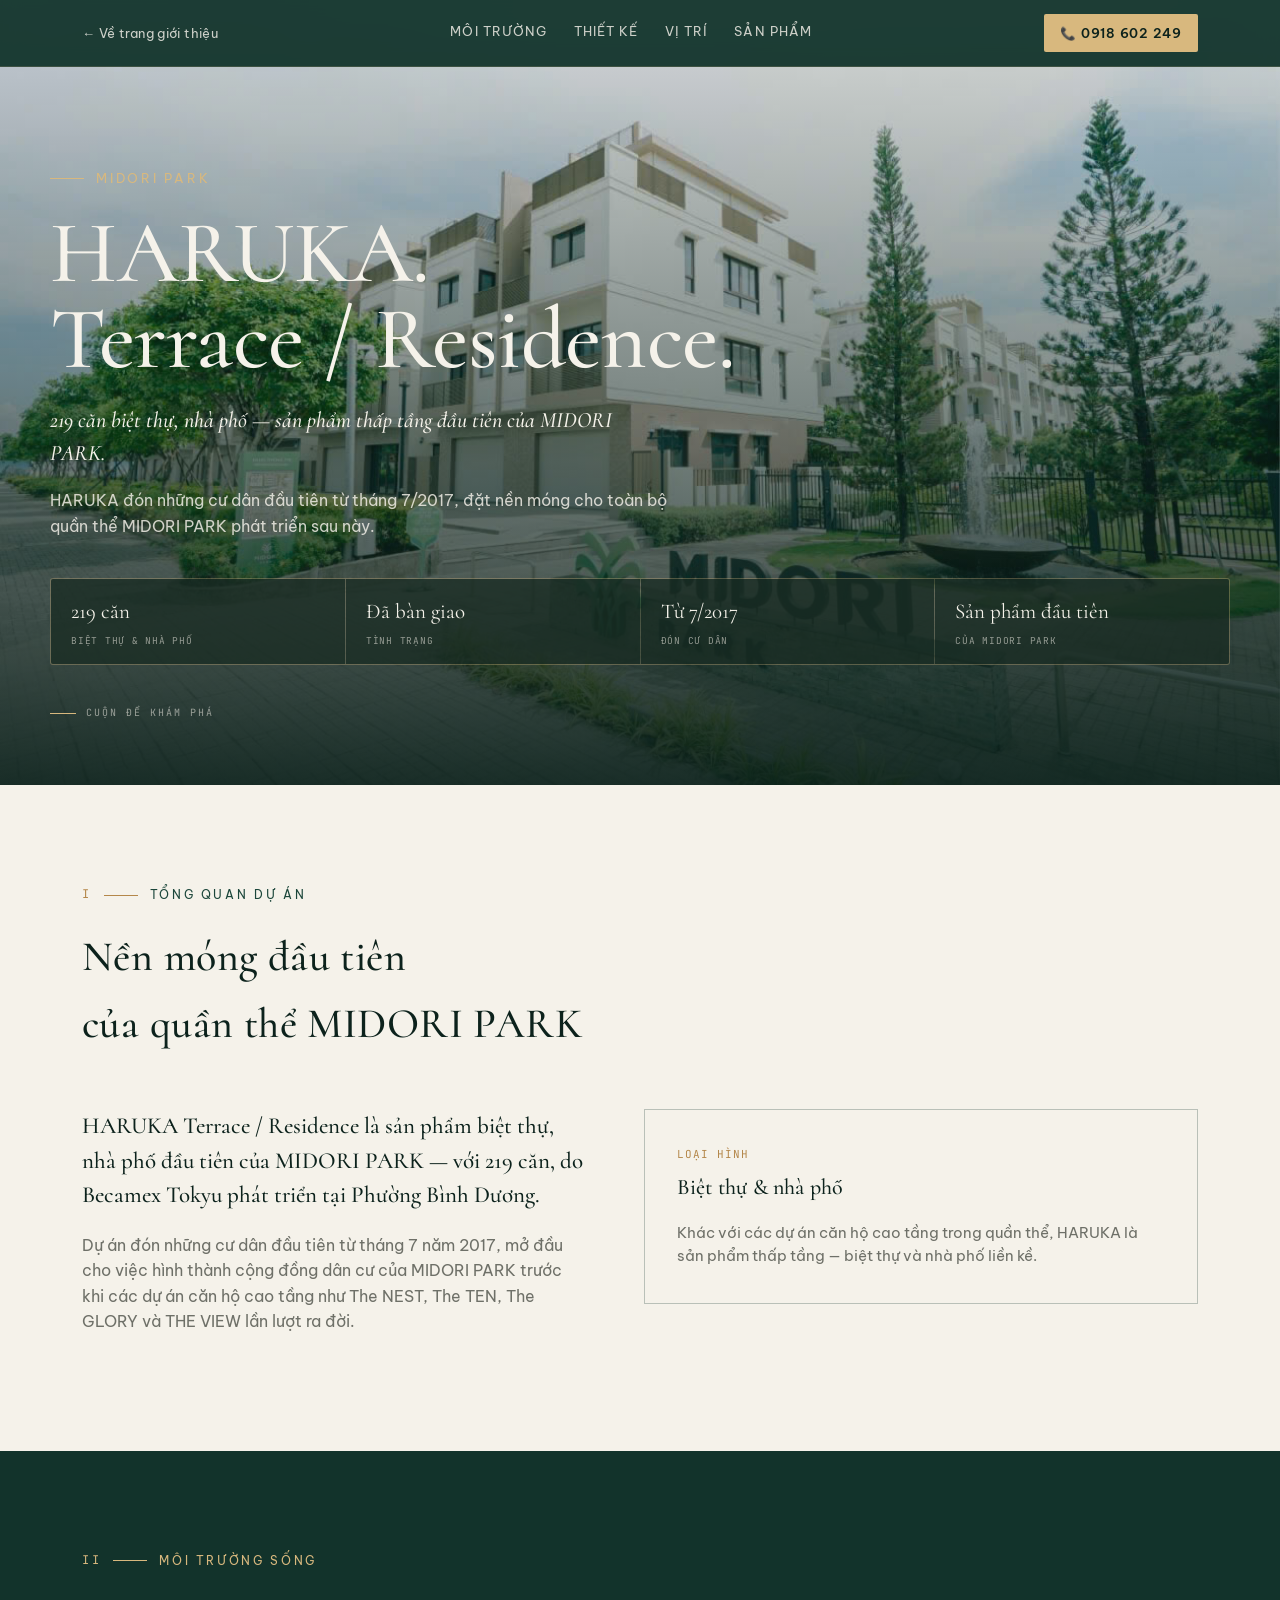
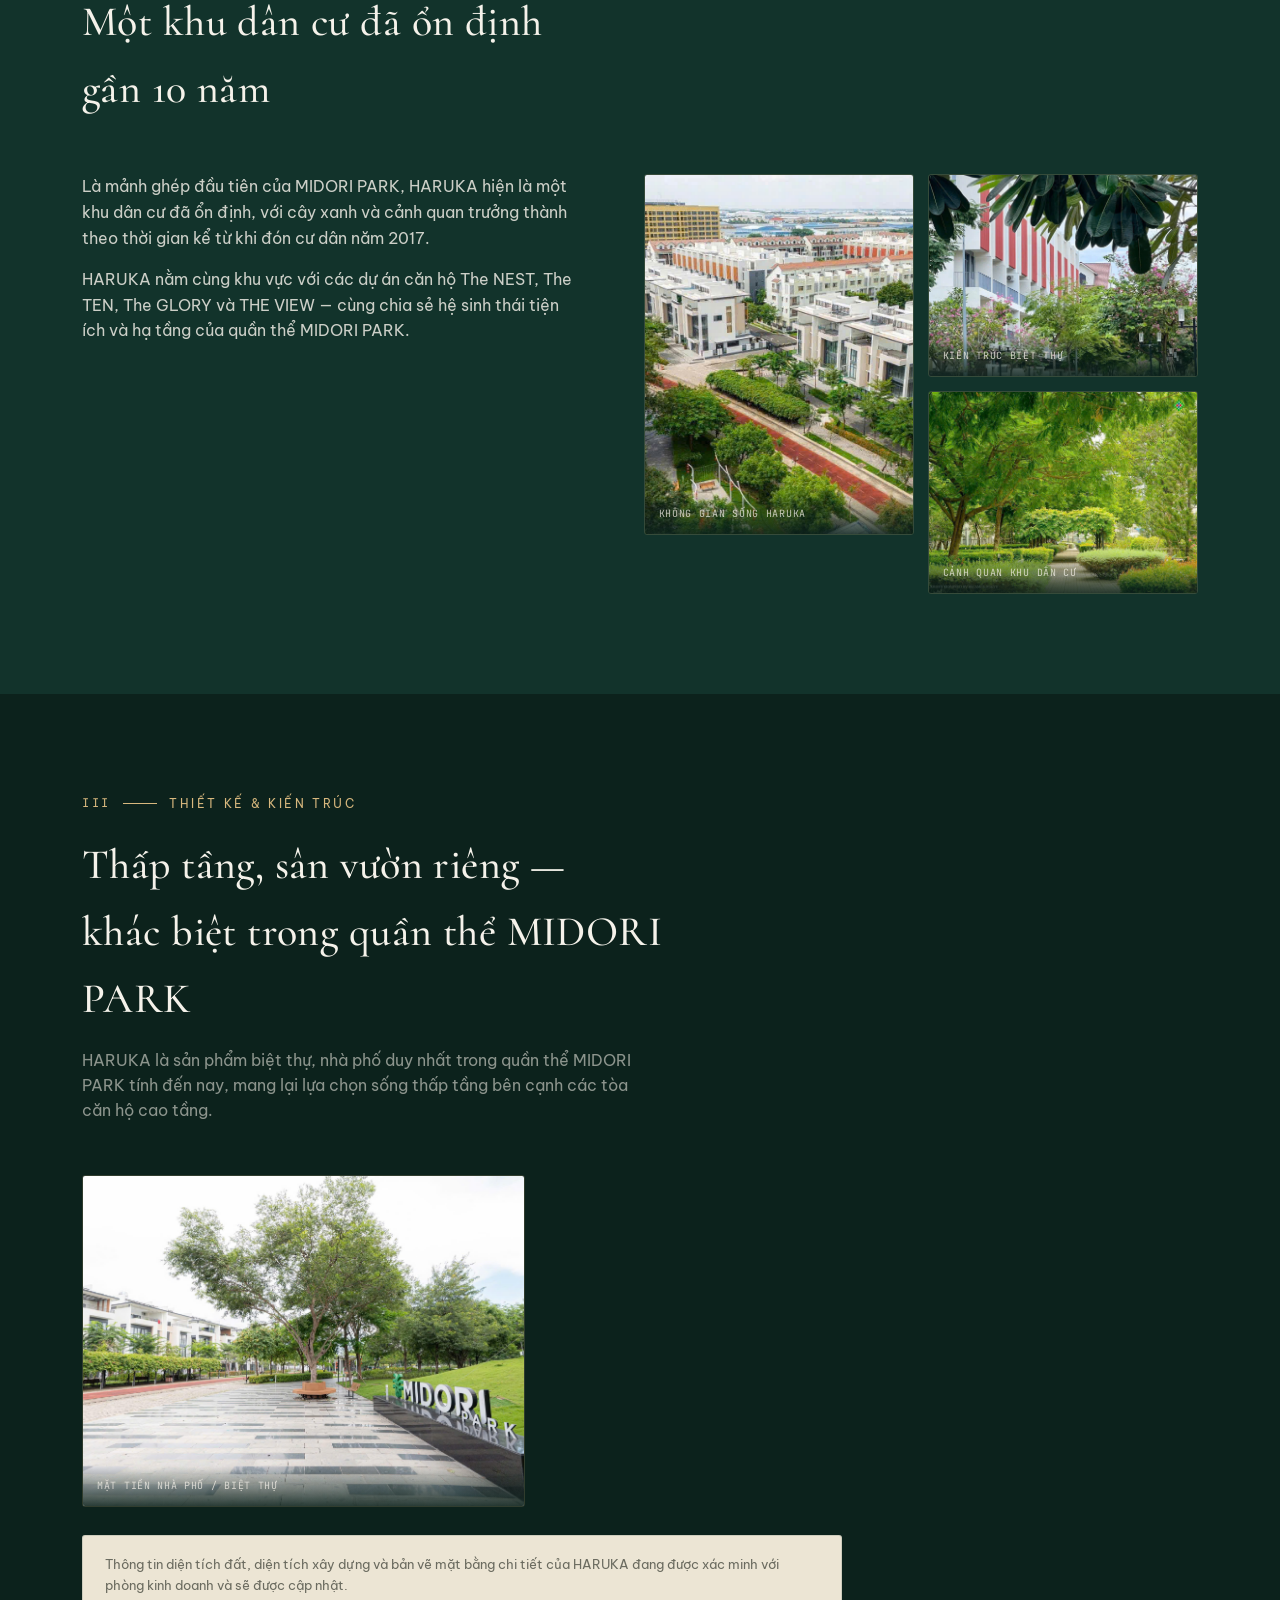
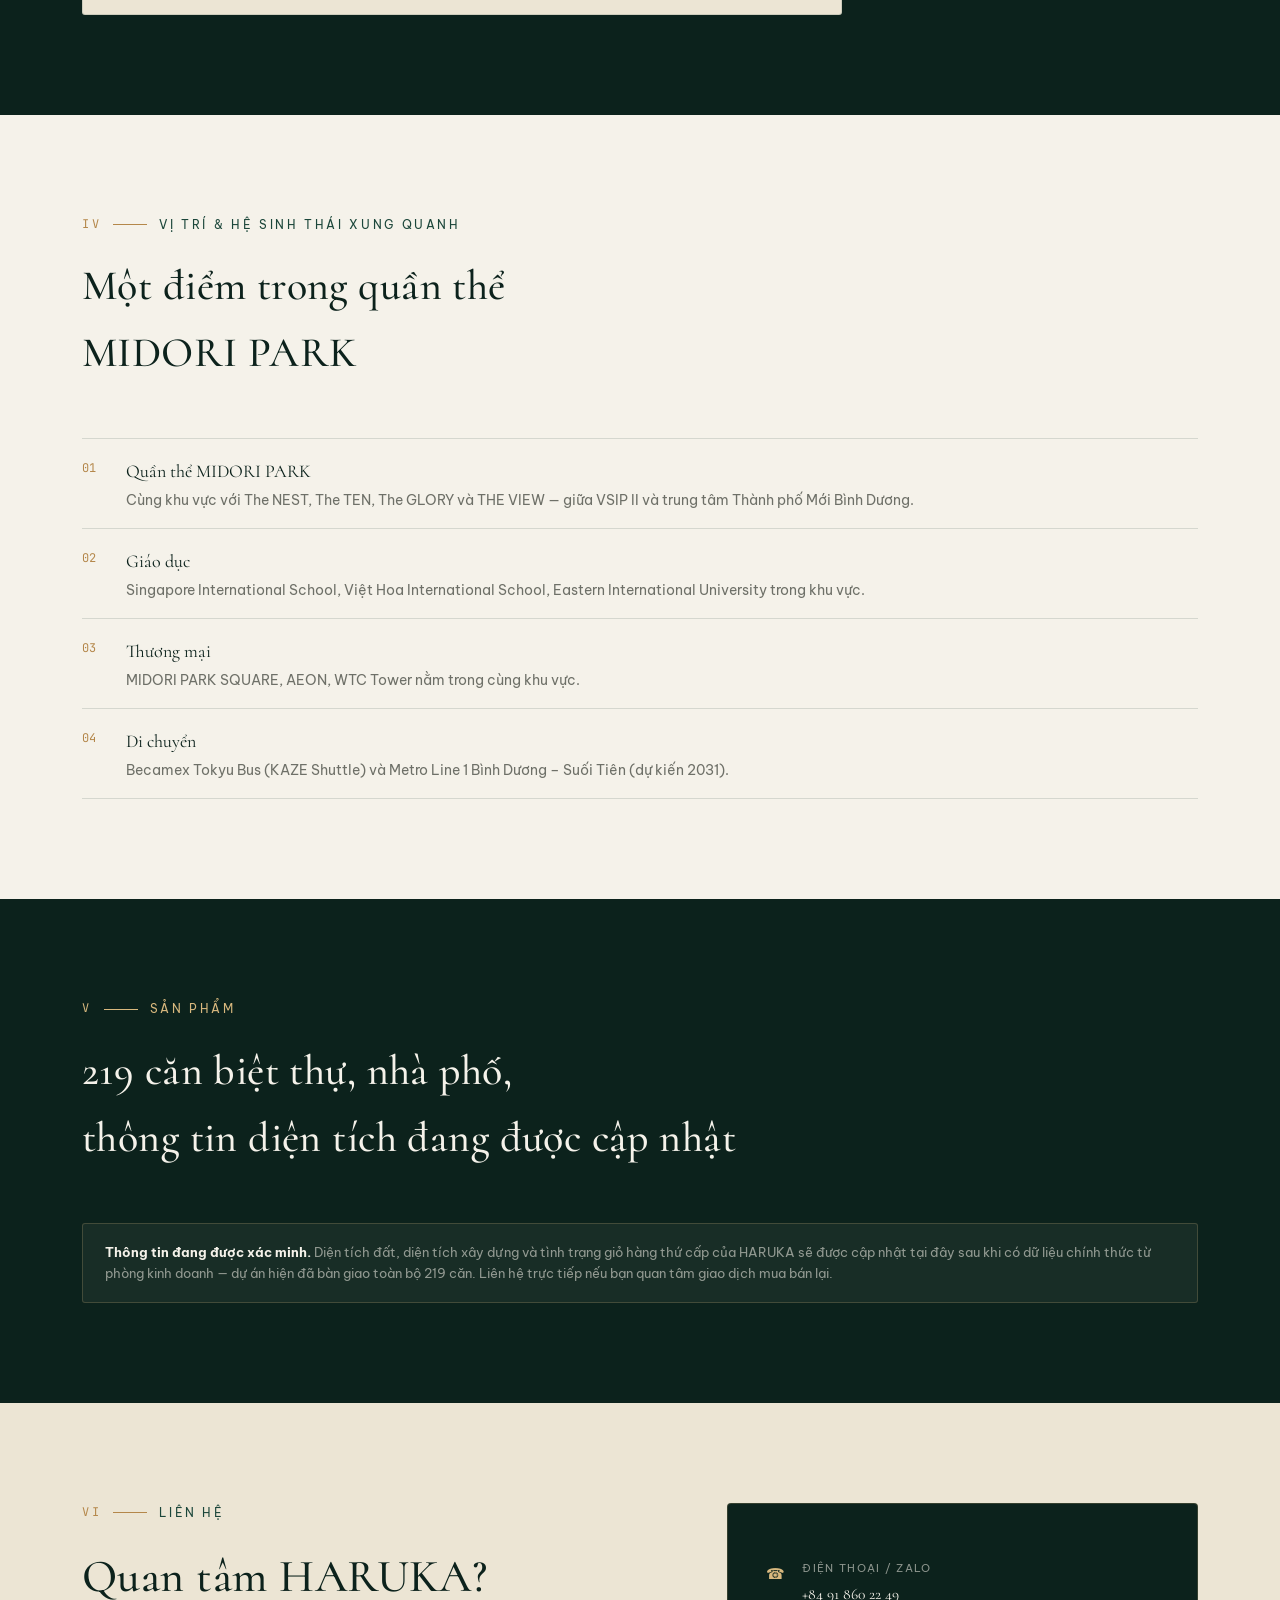
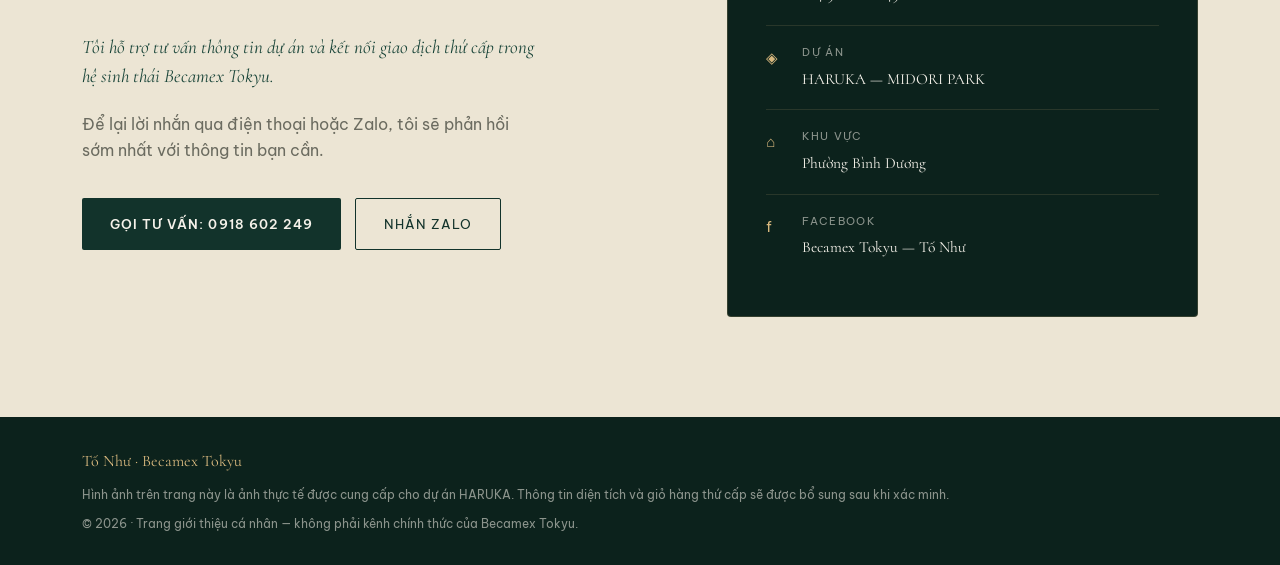
==== 05_Content/haruka.html @ e3a7bba9 "Boost hero cover photo vibrance" ====
<!DOCTYPE html>
<html lang="vi">
<head>
<meta charset="UTF-8">
<meta name="viewport" content="width=device-width, initial-scale=1.0">
<title>HARUKA Terrace / Residence | Tố Như — Becamex Tokyu</title>
<meta name="description" content="HARUKA Terrace / Residence — 219 căn biệt thự, nhà phố đầu tiên của MIDORI PARK, đón cư dân từ tháng 7/2017. Tư vấn trực tiếp cùng Tố Như.">
<link rel="preconnect" href="https://fonts.googleapis.com">
<link href="https://fonts.googleapis.com/css2?family=Cormorant:ital,wght@0,300;0,400;0,500;0,600;1,400;1,500&family=Be+Vietnam+Pro:wght@300;400;500;600;700&family=JetBrains+Mono:wght@400;500&display=swap" rel="stylesheet">
<style>
  :root{
    --paper:#F5F2EA; --paper-deep:#ECE5D4;
    --forest:#12332B; --forest-2:#1B463A; --forest-3:#0C221C;
    --bronze:#B4874A; --bronze-light:#D8B87E; --terracotta:#B0603F;
    --ink:#1C2119; --ink-soft:rgba(28,33,25,0.62); --ink-faint:rgba(28,33,25,0.38);
    --line:rgba(18,51,43,0.14);
    --on-forest:rgba(245,242,234,0.82); --on-forest-soft:rgba(245,242,234,0.55);
  }
  *{margin:0;padding:0;box-sizing:border-box;}
  html{scroll-behavior:smooth;}
  body{background:var(--paper);color:var(--ink);font-family:'Be Vietnam Pro',sans-serif;font-weight:400;line-height:1.6;-webkit-font-smoothing:antialiased;overflow-x:hidden;}
  h1,h2,h3,.serif{font-family:'Cormorant',serif;font-weight:500;letter-spacing:0.01em;}
  .mono{font-family:'JetBrains Mono',monospace;}
  a{color:inherit;text-decoration:none;}
  img{max-width:100%;display:block;}
  .wrap{max-width:1180px;margin:0 auto;padding:0 32px;}
  @media(max-width:640px){.wrap{padding:0 20px;}}
  a:focus-visible, button:focus-visible{outline:2px solid var(--bronze);outline-offset:3px;}
  @media (prefers-reduced-motion: reduce){ *{animation-duration:0.001ms !important; transition-duration:0.001ms !important;} html{scroll-behavior:auto;} }

  header.nav{position:fixed;top:0;left:0;right:0;z-index:100;background:rgba(18,51,43,0.94);backdrop-filter:blur(10px);border-bottom:1px solid rgba(216,184,126,0.18);}
  .nav-inner{display:flex;align-items:center;justify-content:space-between;gap:20px;padding:14px 32px;max-width:1180px;margin:0 auto;}
  .back-link{display:flex;align-items:center;gap:8px;color:var(--on-forest);font-size:13px;letter-spacing:0.03em;flex:0 0 auto;}
  .back-link:hover{color:var(--bronze-light);}
  nav.links{display:flex;gap:26px;}
  nav.links a{color:var(--on-forest);font-size:12.5px;letter-spacing:0.09em;text-transform:uppercase;position:relative;padding-bottom:4px;white-space:nowrap;}
  nav.links a::after{content:"";position:absolute;left:0;bottom:0;width:0;height:1px;background:var(--bronze-light);transition:width .3s ease;}
  nav.links a:hover::after{width:100%;}
  .nav-cta{display:flex;align-items:center;gap:8px;background:var(--bronze-light);color:var(--forest-3);padding:9px 16px;font-size:12.5px;letter-spacing:0.06em;text-transform:uppercase;font-weight:600;border-radius:2px;white-space:nowrap;transition:background .3s ease;}
  .nav-cta:hover{background:#EAD09B;}
  .nav-toggle{display:none;background:none;border:none;color:var(--paper);font-size:22px;cursor:pointer;flex:0 0 auto;}
  @media(max-width:900px){
    nav.links{display:flex;flex-direction:column;gap:0;position:absolute;top:100%;left:0;right:0;background:var(--forest-3);border-bottom:1px solid rgba(216,184,126,0.18);max-height:0;overflow:hidden;transition:max-height .35s ease;}
    nav.links.is-open{max-height:400px;}
    nav.links a{padding:15px 32px;border-top:1px solid rgba(216,184,126,0.1);}
    .nav-toggle{display:block;}
    .nav-cta{display:none;}
  }

  .hero{position:relative;min-height:82vh;display:flex;align-items:flex-end;color:var(--on-forest);overflow:hidden;}
  .hero img.hero-bg{position:absolute;inset:0;width:100%;height:100%;object-fit:cover;}
  .hero::after{content:"";position:absolute;inset:0;background:linear-gradient(180deg, rgba(12,34,28,0.15) 0%, rgba(12,34,28,0.55) 55%, rgba(12,34,28,0.94) 100%);}
  .hero-inner{position:relative;z-index:2;padding:168px 0 64px;width:100%;}
  .eyebrow{display:flex;align-items:center;gap:12px;margin-bottom:22px;color:var(--bronze-light);font-size:12.5px;letter-spacing:0.22em;text-transform:uppercase;}
  .eyebrow .dash{width:34px;height:1px;background:var(--bronze-light);}
  .hero h1{font-size:clamp(48px,7.4vw,88px);color:var(--paper);line-height:0.98;letter-spacing:-0.005em;max-width:820px;}
  .hero-tagline{margin-top:22px;max-width:600px;font-family:'Cormorant',serif;font-style:italic;font-weight:500;font-size:22px;color:var(--paper);line-height:1.5;}
  .hero-sub{margin-top:18px;max-width:640px;font-size:16px;color:var(--on-forest);}
  .stat-chips{display:flex;flex-wrap:wrap;gap:1px;background:rgba(216,184,126,0.18);margin-top:38px;border:1px solid rgba(216,184,126,0.18);border-radius:3px;overflow:hidden;}
  .stat-chip{flex:1 1 150px;background:rgba(12,34,28,0.72);padding:16px 20px;}
  .stat-chip .fv{font-family:'Cormorant',serif;font-size:21px;color:var(--paper);white-space:nowrap;}
  .stat-chip .fl{font-family:'JetBrains Mono',monospace;font-size:9.5px;letter-spacing:0.08em;text-transform:uppercase;color:var(--on-forest-soft);margin-top:5px;}
  .hero-scroll{margin-top:40px;display:flex;align-items:center;gap:10px;color:var(--on-forest-soft);font-family:'JetBrains Mono',monospace;font-size:10px;letter-spacing:0.2em;text-transform:uppercase;}
  .hero-scroll .stem{width:26px;height:1px;background:var(--bronze-light);}

  .section{padding:100px 0;}
  .section.tight{padding:80px 0;}
  .head{max-width:660px;margin-bottom:52px;}
  .head .kicker{display:flex;align-items:center;flex-wrap:wrap;row-gap:6px;gap:12px;color:var(--forest-2);font-size:12px;letter-spacing:0.22em;text-transform:uppercase;margin-bottom:18px;}
  .head .kicker .dash{width:34px;height:1px;background:var(--bronze);flex:0 0 auto;}
  .head .kicker .chapter-num{font-family:'JetBrains Mono',monospace;color:var(--bronze);}
  .head h2{font-size:clamp(28px,3.8vw,42px);color:var(--forest-3);}
  .head p{margin-top:16px;color:var(--ink-soft);font-size:15.5px;max-width:560px;}
  .section.on-forest{background:var(--forest);color:var(--on-forest);}
  .section.on-forest .head .kicker,
  .section.on-forest .head .kicker .chapter-num{color:var(--bronze-light);}
  .section.on-forest .head .kicker .dash{background:var(--bronze-light);}
  .section.on-forest .head h2{color:var(--paper);}
  .section.on-forest .head p{color:var(--on-forest-soft);}
  .section.deep{background:var(--forest-3);color:var(--on-forest);}
  .section.deep .head .kicker,
  .section.deep .head .kicker .chapter-num{color:var(--bronze-light);}
  .section.deep .head .kicker .dash{background:var(--bronze-light);}
  .section.deep .head h2{color:var(--paper);}
  .section.deep .head p{color:var(--on-forest-soft);}

  .prose p{color:var(--ink-soft);font-size:16px;margin-bottom:16px;max-width:640px;}
  .prose.on-dark p{color:var(--on-forest);}
  .prose p.lead{font-family:'Cormorant',serif;font-size:23px;color:var(--forest-3);font-weight:500;line-height:1.5;margin-bottom:20px;}
  .prose.on-dark p.lead{color:var(--paper);}

  .two-col{display:grid;grid-template-columns:0.95fr 1.05fr;gap:60px;align-items:start;}
  @media(max-width:900px){.two-col{grid-template-columns:1fr;gap:40px;}}

  .photo-grid{display:grid;grid-template-columns:1fr 1fr;gap:14px;}
  .photo-grid .ph{position:relative;overflow:hidden;border-radius:3px;border:1px solid rgba(216,184,126,0.18);}
  .photo-grid .ph img{width:100%;height:100%;object-fit:cover;transition:transform .6s ease;}
  .photo-grid .ph:hover img{transform:scale(1.04);}
  .photo-grid .ph.tall{grid-row:span 2;aspect-ratio:3/4;}
  .photo-grid .ph.wide{aspect-ratio:4/3;}
  .photo-grid .ph .cap{position:absolute;left:0;right:0;bottom:0;padding:12px 14px;background:linear-gradient(0deg, rgba(12,34,28,0.86), transparent);font-family:'JetBrains Mono',monospace;font-size:10px;letter-spacing:0.07em;text-transform:uppercase;color:rgba(245,242,234,0.75);}

  .feature-cols{display:grid;grid-template-columns:1fr 1fr;gap:1px;background:var(--line);border:1px solid var(--line);}
  @media(max-width:760px){.feature-cols{grid-template-columns:1fr;}}
  .feature-col{background:var(--paper);padding:36px 32px;}
  .feature-col .ac-label{font-family:'JetBrains Mono',monospace;font-size:11px;letter-spacing:0.1em;text-transform:uppercase;color:var(--bronze);margin-bottom:6px;}
  .feature-col h3{font-size:22px;color:var(--forest-3);margin-bottom:16px;}
  .feature-col p{font-size:14.5px;color:var(--ink-soft);}

  .map-list{display:flex;flex-direction:column;border-top:1px solid var(--line);}
  .map-item{display:flex;gap:18px;padding:18px 0;border-bottom:1px solid var(--line);}
  .map-item .mk{font-family:'JetBrains Mono',monospace;font-size:12px;color:var(--bronze);flex:0 0 auto;padding-top:2px;min-width:26px;}
  .map-item .mt{font-family:'Cormorant',serif;font-size:18px;color:var(--forest-3);margin-bottom:4px;}
  .map-item p{font-size:13.5px;color:var(--ink-soft);line-height:1.5;}

  .note-box{margin-top:28px;padding:18px 22px;border:1px solid var(--line);border-radius:3px;background:var(--paper-deep);font-size:13px;color:var(--ink-soft);max-width:760px;}
  .note-box.on-dark{border-color:rgba(216,184,126,0.22);background:rgba(245,242,234,0.05);color:var(--on-forest-soft);}

  .contact{background:var(--paper-deep);}
  .contact-grid{display:grid;grid-template-columns:1.1fr 0.9fr;gap:70px;}
  @media(max-width:900px){.contact-grid{grid-template-columns:1fr;gap:44px;}}
  .contact-copy h2{font-size:clamp(30px,4.2vw,46px);color:var(--forest-3);margin-bottom:20px;}
  .contact-copy .refrain{font-family:'Cormorant',serif;font-style:italic;font-size:19px;color:var(--forest-2);max-width:460px;margin-bottom:22px;line-height:1.5;}
  .contact-copy p.desc{color:var(--ink-soft);font-size:16px;max-width:460px;margin-bottom:34px;}
  .contact-actions{display:flex;flex-wrap:wrap;gap:14px;}
  .btn-dark{background:var(--forest);color:var(--paper);padding:15px 28px;font-size:13px;letter-spacing:0.08em;text-transform:uppercase;font-weight:600;border-radius:2px;display:inline-flex;align-items:center;gap:10px;transition:background .3s ease;}
  .btn-dark:hover{background:var(--forest-3);}
  .btn-outline{border:1px solid var(--forest);color:var(--forest);padding:15px 28px;font-size:13px;letter-spacing:0.08em;text-transform:uppercase;border-radius:2px;transition:all .3s ease;}
  .btn-outline:hover{background:var(--forest);color:var(--paper);}
  .contact-card{background:var(--forest-3);border-radius:4px;padding:38px;color:var(--on-forest);border:1px solid rgba(216,184,126,0.2);}
  .contact-card .row{display:flex;gap:16px;padding:18px 0;border-bottom:1px solid rgba(216,184,126,0.14);}
  .contact-card .row:last-child{border-bottom:none;}
  .contact-card .row .ic{color:var(--bronze-light);font-size:15px;width:20px;padding-top:2px;}
  .contact-card .row .t{font-size:11px;letter-spacing:0.12em;text-transform:uppercase;color:var(--on-forest-soft);margin-bottom:5px;}
  .contact-card .row .v{font-size:15.5px;color:var(--paper);font-family:'Cormorant',serif;}

  footer{background:var(--forest-3);color:var(--on-forest-soft);padding:32px 0;}
  .footer-inner{display:flex;flex-direction:column;gap:10px;font-size:12px;}
  .footer-inner .fmark{color:var(--bronze-light);font-family:'Cormorant',serif;font-size:16px;}
  .footer-inner p{max-width:900px;color:var(--on-forest-soft);}

  .reveal{opacity:0;transform:translateY(18px);transition:opacity .7s ease, transform .7s ease;}
  .reveal.in{opacity:1;transform:translateY(0);}
</style>
</head>
<body>

<header class="nav">
  <div class="nav-inner">
    <a class="back-link" href="../index.html">&larr; Về trang giới thiệu</a>
    <nav class="links" id="navLinks">
      <a href="#moi-truong">Môi trường</a>
      <a href="#thiet-ke">Thiết kế</a>
      <a href="#vi-tri">Vị trí</a>
      <a href="#san-pham">Sản phẩm</a>
    </nav>
    <a class="nav-cta" href="tel:+84918602249">📞 0918 602 249</a>
    <button class="nav-toggle" id="navToggle" aria-label="Menu" aria-expanded="false">☰</button>
  </div>
</header>

<section class="hero">
  <img class="hero-bg" src="../image-web/HARUKA/ANH%20BIA%20HARUKA/6fd7c2500cd78d89d4c6.jpg" alt="Toàn cảnh HARUKA Terrace / Residence">
  <div class="wrap hero-inner">
    <div class="eyebrow"><span class="dash"></span> MIDORI PARK</div>
    <h1>HARUKA.<br>Terrace / Residence.</h1>
    <p class="hero-tagline">219 căn biệt thự, nhà phố — sản phẩm thấp tầng đầu tiên của MIDORI PARK.</p>
    <p class="hero-sub">HARUKA đón những cư dân đầu tiên từ tháng 7/2017, đặt nền móng cho toàn bộ quần thể MIDORI PARK phát triển sau này.</p>
    <div class="stat-chips">
      <div class="stat-chip"><div class="fv">219 căn</div><div class="fl">Biệt thự &amp; nhà phố</div></div>
      <div class="stat-chip"><div class="fv">Đã bàn giao</div><div class="fl">Tình trạng</div></div>
      <div class="stat-chip"><div class="fv">Từ 7/2017</div><div class="fl">Đón cư dân</div></div>
      <div class="stat-chip"><div class="fv">Sản phẩm đầu tiên</div><div class="fl">Của MIDORI PARK</div></div>
    </div>
    <div class="hero-scroll"><span class="stem"></span><span>Cuộn để khám phá</span></div>
  </div>
</section>

<section class="section" id="tong-quan">
  <div class="wrap">
    <div class="head reveal">
      <div class="kicker"><span class="chapter-num">I</span><span class="dash"></span> Tổng quan dự án</div>
      <h2>Nền móng đầu tiên<br>của quần thể MIDORI PARK</h2>
    </div>
    <div class="two-col">
      <div class="prose reveal">
        <p class="lead">HARUKA Terrace / Residence là sản phẩm biệt thự, nhà phố đầu tiên của MIDORI PARK — với 219 căn, do Becamex Tokyu phát triển tại Phường Bình Dương.</p>
        <p>Dự án đón những cư dân đầu tiên từ tháng 7 năm 2017, mở đầu cho việc hình thành cộng đồng dân cư của MIDORI PARK trước khi các dự án căn hộ cao tầng như The NEST, The TEN, The GLORY và THE VIEW lần lượt ra đời.</p>
      </div>
      <div class="reveal">
        <div class="feature-cols" style="grid-template-columns:1fr;">
          <div class="feature-col">
            <div class="ac-label">Loại hình</div>
            <h3>Biệt thự &amp; nhà phố</h3>
            <p>Khác với các dự án căn hộ cao tầng trong quần thể, HARUKA là sản phẩm thấp tầng — biệt thự và nhà phố liền kề.</p>
          </div>
        </div>
      </div>
    </div>
  </div>
</section>

<section class="section on-forest" id="moi-truong">
  <div class="wrap">
    <div class="head reveal">
      <div class="kicker"><span class="chapter-num">II</span><span class="dash"></span> Môi trường sống</div>
      <h2>Một khu dân cư đã ổn định<br>gần 10 năm</h2>
    </div>
    <div class="two-col">
      <div class="prose on-dark reveal">
        <p>Là mảnh ghép đầu tiên của MIDORI PARK, HARUKA hiện là một khu dân cư đã ổn định, với cây xanh và cảnh quan trưởng thành theo thời gian kể từ khi đón cư dân năm 2017.</p>
        <p>HARUKA nằm cùng khu vực với các dự án căn hộ The NEST, The TEN, The GLORY và THE VIEW — cùng chia sẻ hệ sinh thái tiện ích và hạ tầng của quần thể MIDORI PARK.</p>
      </div>
      <div class="photo-grid reveal">
        <div class="ph tall"><img src="../image-web/HARUKA/ANH%20THEM/My%20Documents%20%5B22-07-2026%2009_47%5D/a410bc0e6489e5d7bc988.jpg" alt="HARUKA — không gian sống"><div class="cap">Không gian sống HARUKA</div></div>
        <div class="ph wide"><img src="../image-web/HARUKA/ANH%20THEM/My%20Documents%20%5B22-07-2026%2009_47%5D/ba4f57518fd60e8857c79.jpg" alt="HARUKA — kiến trúc biệt thự"><div class="cap">Kiến trúc biệt thự</div></div>
        <div class="ph wide"><img src="../image-web/HARUKA/ANH%20THEM/My%20Documents%20%5B22-07-2026%2009_47%5D/bb4e3853e0d4618a38c57.jpg" alt="HARUKA — cảnh quan khu dân cư"><div class="cap">Cảnh quan khu dân cư</div></div>
      </div>
    </div>
  </div>
</section>

<section class="section deep" id="thiet-ke">
  <div class="wrap">
    <div class="head reveal">
      <div class="kicker"><span class="chapter-num">III</span><span class="dash"></span> Thiết kế &amp; kiến trúc</div>
      <h2>Thấp tầng, sân vườn riêng —<br>khác biệt trong quần thể MIDORI PARK</h2>
      <p>HARUKA là sản phẩm biệt thự, nhà phố duy nhất trong quần thể MIDORI PARK tính đến nay, mang lại lựa chọn sống thấp tầng bên cạnh các tòa căn hộ cao tầng.</p>
    </div>
    <div class="photo-grid reveal" style="max-width:900px;">
      <div class="ph wide"><img src="../image-web/HARUKA/ANH%20THEM/My%20Documents%20%5B22-07-2026%2009_47%5D/f75a3d45e5c2649c3dd310.jpg" alt="HARUKA — mặt tiền nhà phố"><div class="cap">Mặt tiền nhà phố / biệt thự</div></div>
    </div>
    <div class="note-box">Thông tin diện tích đất, diện tích xây dựng và bản vẽ mặt bằng chi tiết của HARUKA đang được xác minh với phòng kinh doanh và sẽ được cập nhật.</div>
  </div>
</section>

<section class="section" id="vi-tri">
  <div class="wrap">
    <div class="head reveal">
      <div class="kicker"><span class="chapter-num">IV</span><span class="dash"></span> Vị trí &amp; hệ sinh thái xung quanh</div>
      <h2>Một điểm trong quần thể<br>MIDORI PARK</h2>
    </div>
    <div class="map-list reveal">
      <div class="map-item"><span class="mk">01</span><div><div class="mt">Quần thể MIDORI PARK</div><p>Cùng khu vực với The NEST, The TEN, The GLORY và THE VIEW — giữa VSIP II và trung tâm Thành phố Mới Bình Dương.</p></div></div>
      <div class="map-item"><span class="mk">02</span><div><div class="mt">Giáo dục</div><p>Singapore International School, Việt Hoa International School, Eastern International University trong khu vực.</p></div></div>
      <div class="map-item"><span class="mk">03</span><div><div class="mt">Thương mại</div><p>MIDORI PARK SQUARE, AEON, WTC Tower nằm trong cùng khu vực.</p></div></div>
      <div class="map-item"><span class="mk">04</span><div><div class="mt">Di chuyển</div><p>Becamex Tokyu Bus (KAZE Shuttle) và Metro Line 1 Bình Dương – Suối Tiên (dự kiến 2031).</p></div></div>
    </div>
  </div>
</section>

<section class="section deep" id="san-pham">
  <div class="wrap">
    <div class="head reveal">
      <div class="kicker"><span class="chapter-num">V</span><span class="dash"></span> Sản phẩm</div>
      <h2>219 căn biệt thự, nhà phố,<br>thông tin diện tích đang được cập nhật</h2>
    </div>
    <div class="note-box on-dark" style="max-width:100%;">
      <strong style="color:var(--paper);">Thông tin đang được xác minh.</strong> Diện tích đất, diện tích xây dựng và tình trạng giỏ hàng thứ cấp của HARUKA sẽ được cập nhật tại đây sau khi có dữ liệu chính thức từ phòng kinh doanh — dự án hiện đã bàn giao toàn bộ 219 căn. Liên hệ trực tiếp nếu bạn quan tâm giao dịch mua bán lại.
    </div>
  </div>
</section>

<section class="section contact" id="lien-he">
  <div class="wrap contact-grid">
    <div class="contact-copy reveal">
      <div class="kicker" style="display:flex;align-items:center;gap:12px;color:var(--forest-2);font-size:12px;letter-spacing:0.22em;text-transform:uppercase;margin-bottom:18px;">
        <span class="chapter-num mono" style="color:var(--bronze);">VI</span><span class="dash" style="width:34px;height:1px;background:var(--bronze);"></span> Liên hệ
      </div>
      <h2>Quan tâm HARUKA?</h2>
      <p class="refrain">Tôi hỗ trợ tư vấn thông tin dự án và kết nối giao dịch thứ cấp trong hệ sinh thái Becamex Tokyu.</p>
      <p class="desc">Để lại lời nhắn qua điện thoại hoặc Zalo, tôi sẽ phản hồi sớm nhất với thông tin bạn cần.</p>
      <div class="contact-actions">
        <a class="btn-dark" href="tel:+84918602249">Gọi tư vấn: 0918 602 249</a>
        <a class="btn-outline" href="https://zalo.me/0918602249" target="_blank" rel="noopener">Nhắn Zalo</a>
      </div>
    </div>
    <div class="contact-card reveal">
      <div class="row"><span class="ic">☎</span><div><div class="t">Điện thoại / Zalo</div><div class="v">+84 91 860 22 49</div></div></div>
      <div class="row"><span class="ic">◈</span><div><div class="t">Dự án</div><div class="v">HARUKA — MIDORI PARK</div></div></div>
      <div class="row"><span class="ic">⌂</span><div><div class="t">Khu vực</div><div class="v">Phường Bình Dương</div></div></div>
      <div class="row"><span class="ic">f</span><div><div class="t">Facebook</div><div class="v"><a href="https://www.facebook.com/profile.php?id=100034539233437" target="_blank" rel="noopener">Becamex Tokyu — Tố Như</a></div></div></div>
    </div>
  </div>
</section>

<footer>
  <div class="wrap footer-inner">
    <div class="fmark">Tố Như · Becamex Tokyu</div>
    <p>Hình ảnh trên trang này là ảnh thực tế được cung cấp cho dự án HARUKA. Thông tin diện tích và giỏ hàng thứ cấp sẽ được bổ sung sau khi xác minh.</p>
    <div>© 2026 · Trang giới thiệu cá nhân — không phải kênh chính thức của Becamex Tokyu.</div>
  </div>
</footer>

<script>
  const revealEls = document.querySelectorAll('.reveal');
  const io = new IntersectionObserver((entries)=>{
    entries.forEach(e=>{ if(e.isIntersecting){ e.target.classList.add('in'); io.unobserve(e.target); } });
  }, {threshold:0.15});
  revealEls.forEach(el=>io.observe(el));

  const navToggle = document.getElementById('navToggle');
  const navLinks = document.getElementById('navLinks');
  navToggle.addEventListener('click', ()=>{
    const open = navLinks.classList.toggle('is-open');
    navToggle.setAttribute('aria-expanded', open ? 'true' : 'false');
  });
  navLinks.querySelectorAll('a').forEach(a=>{
    a.addEventListener('click', ()=>{ navLinks.classList.remove('is-open'); navToggle.setAttribute('aria-expanded','false'); });
  });
</script>

</body>
</html>
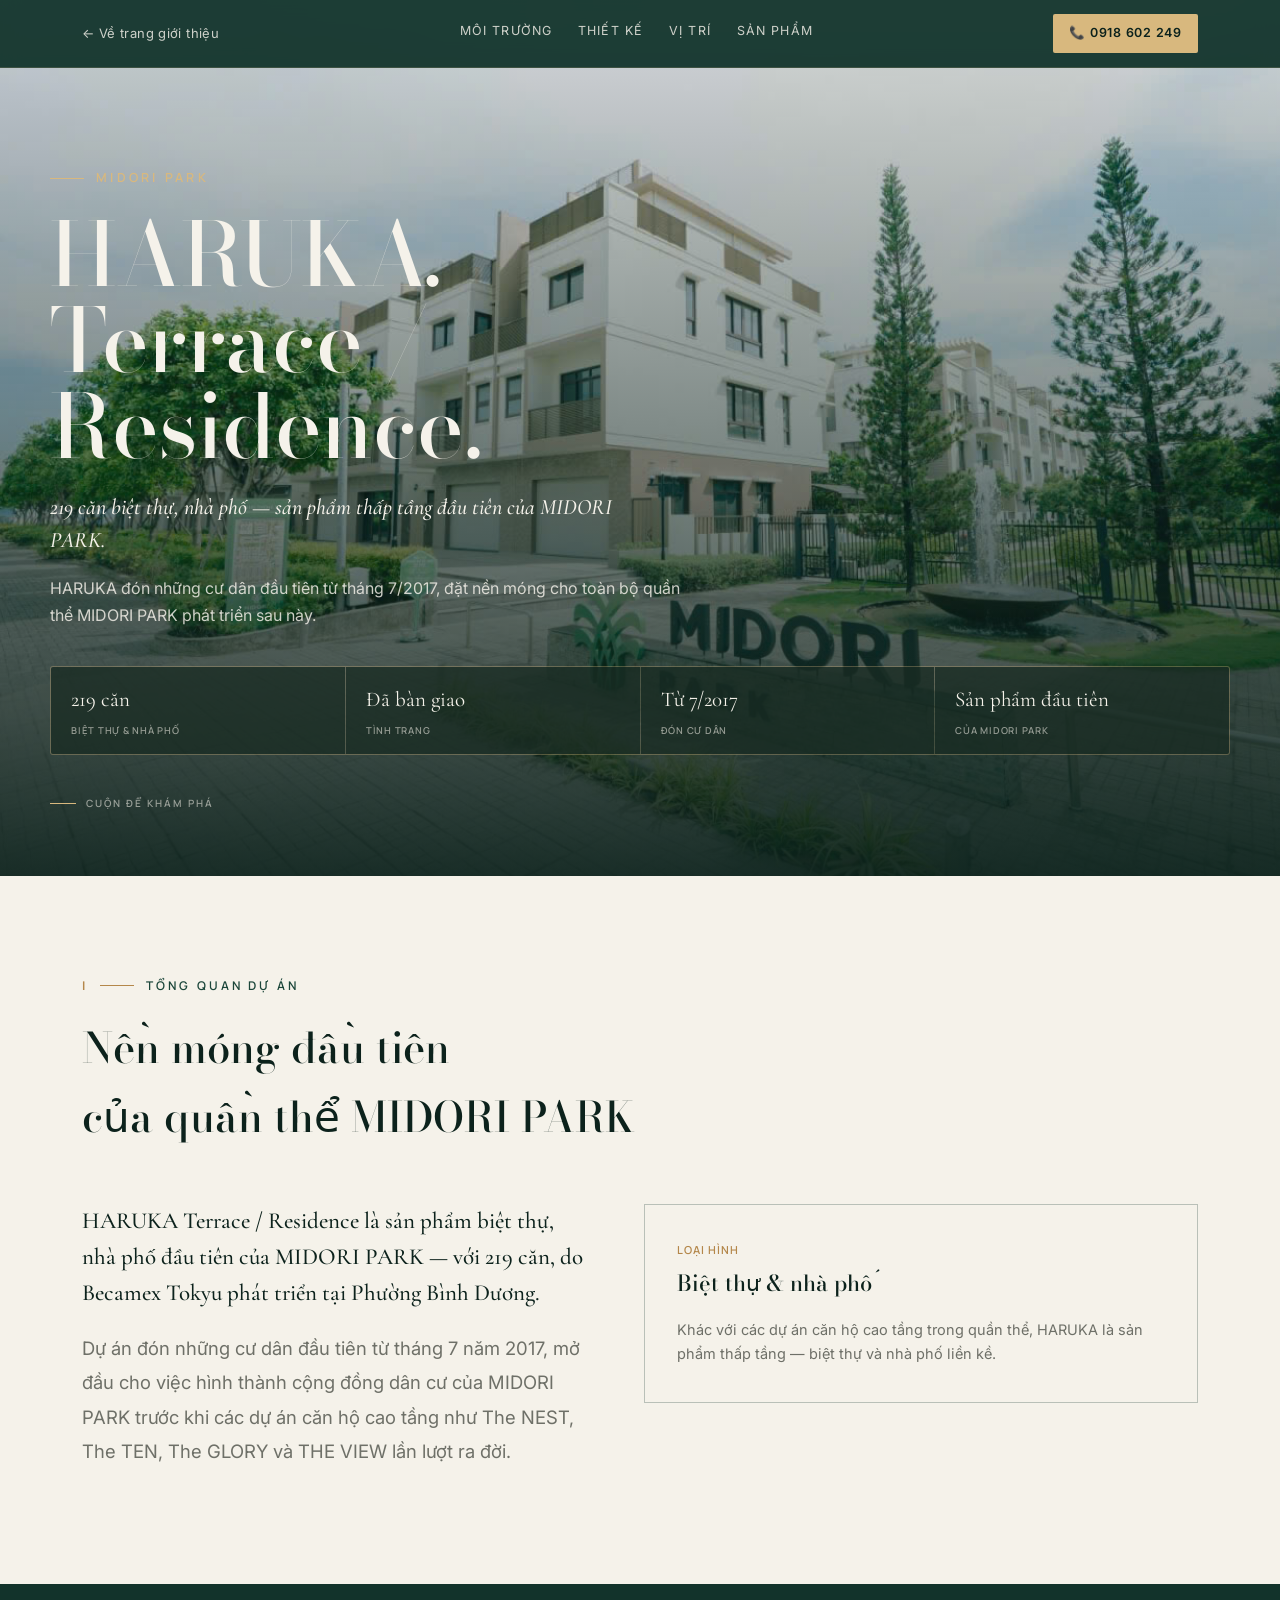
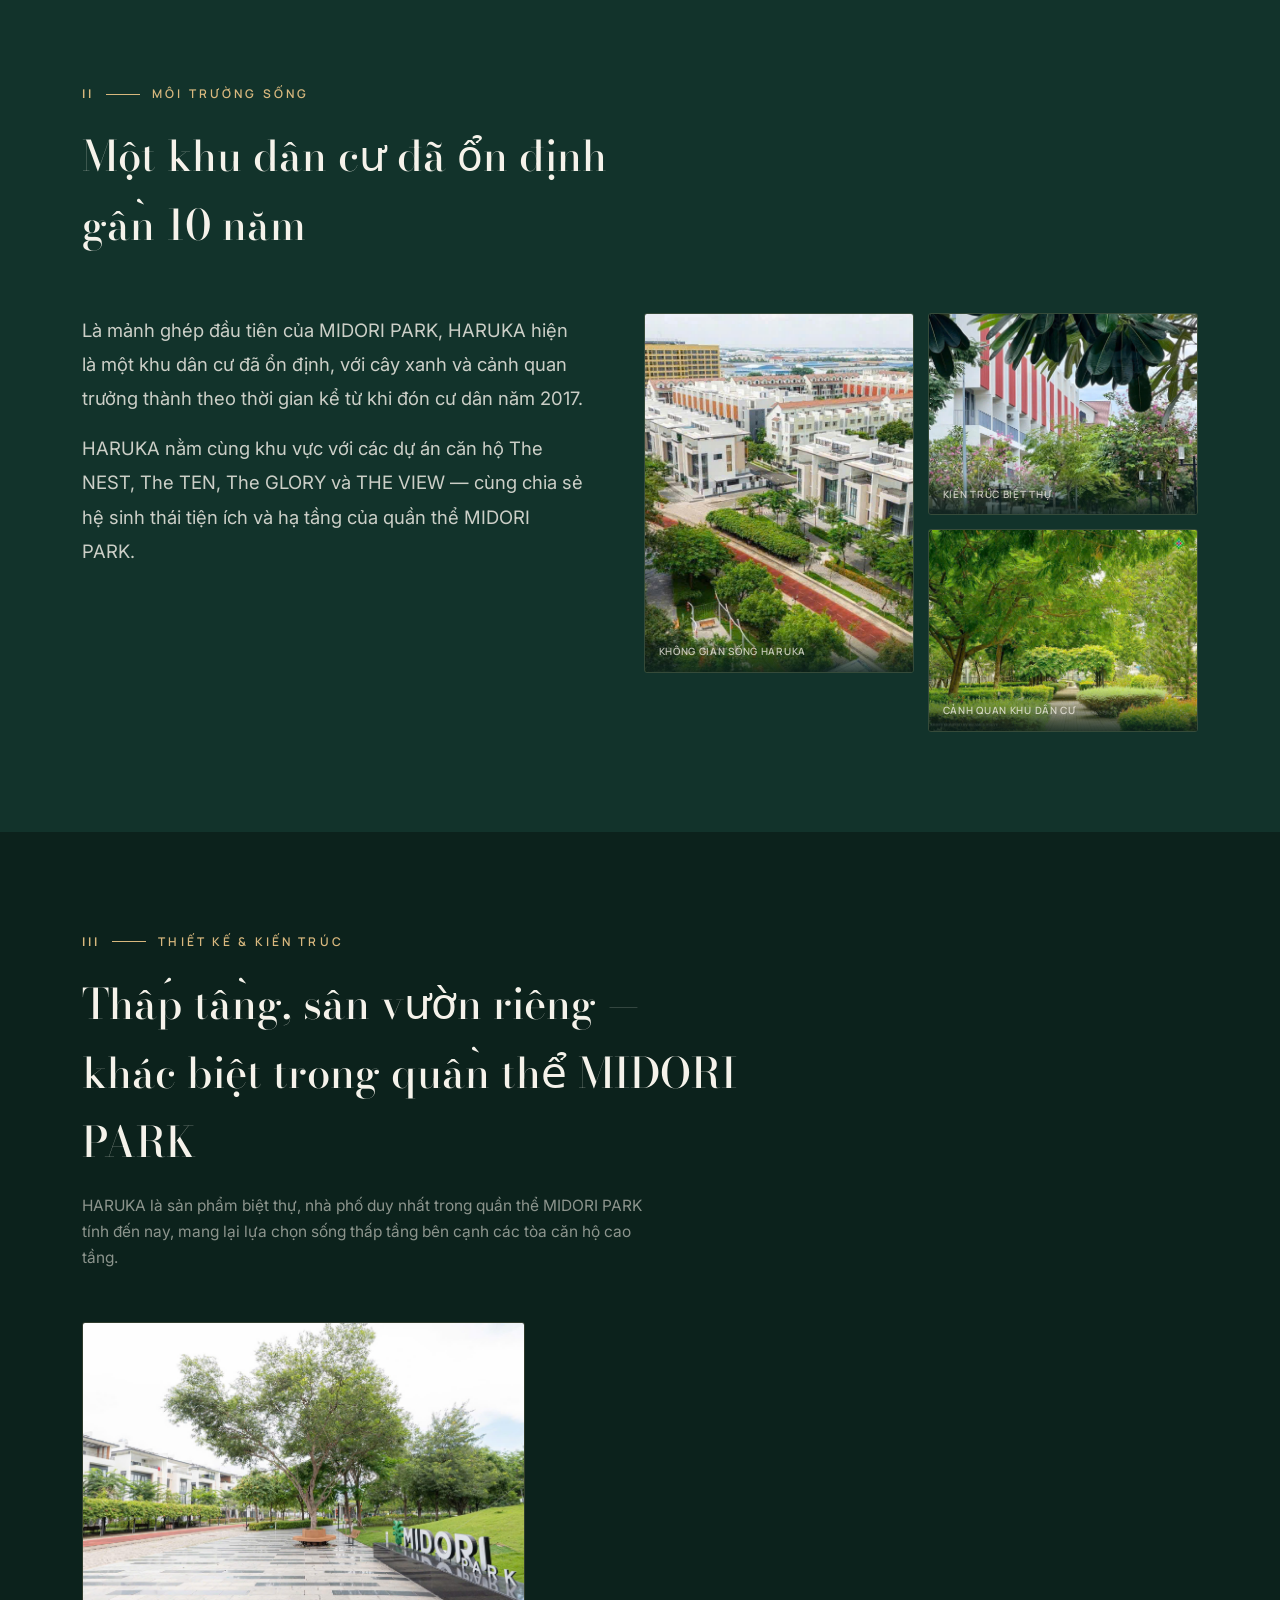
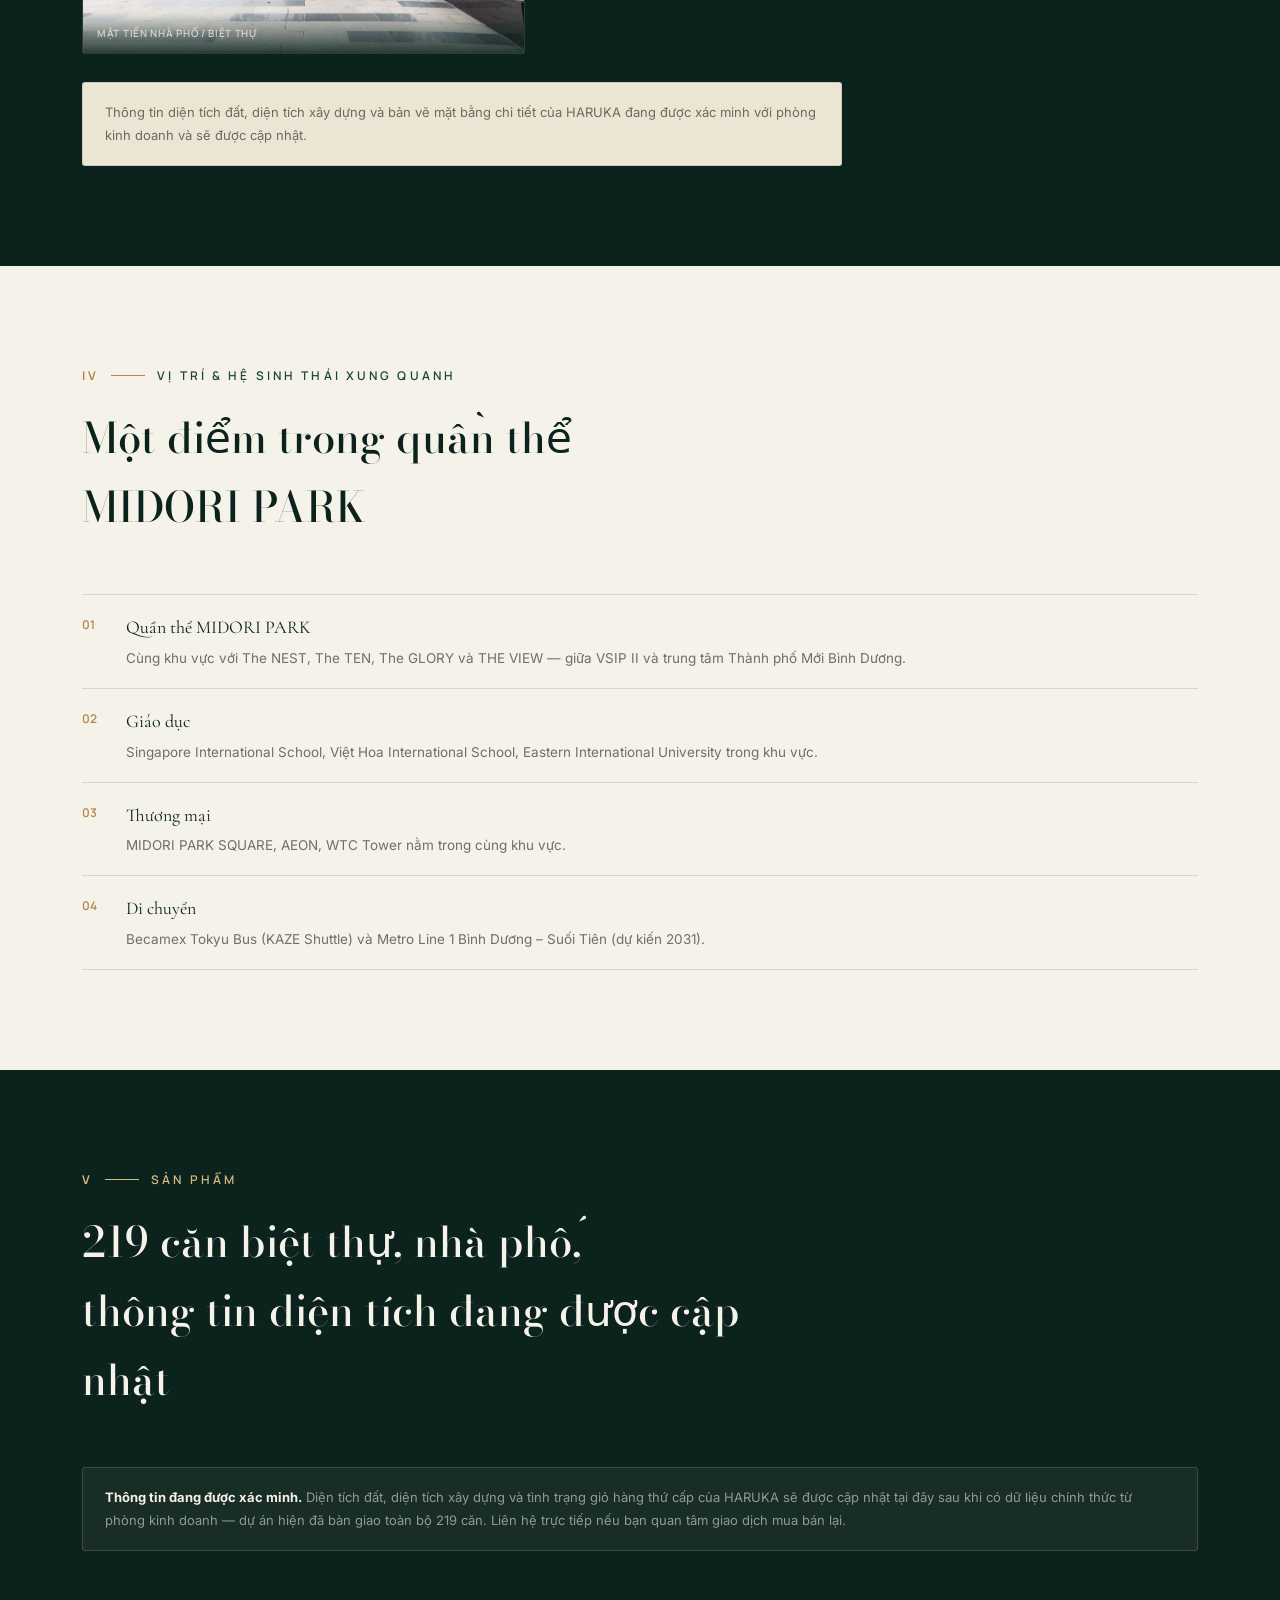
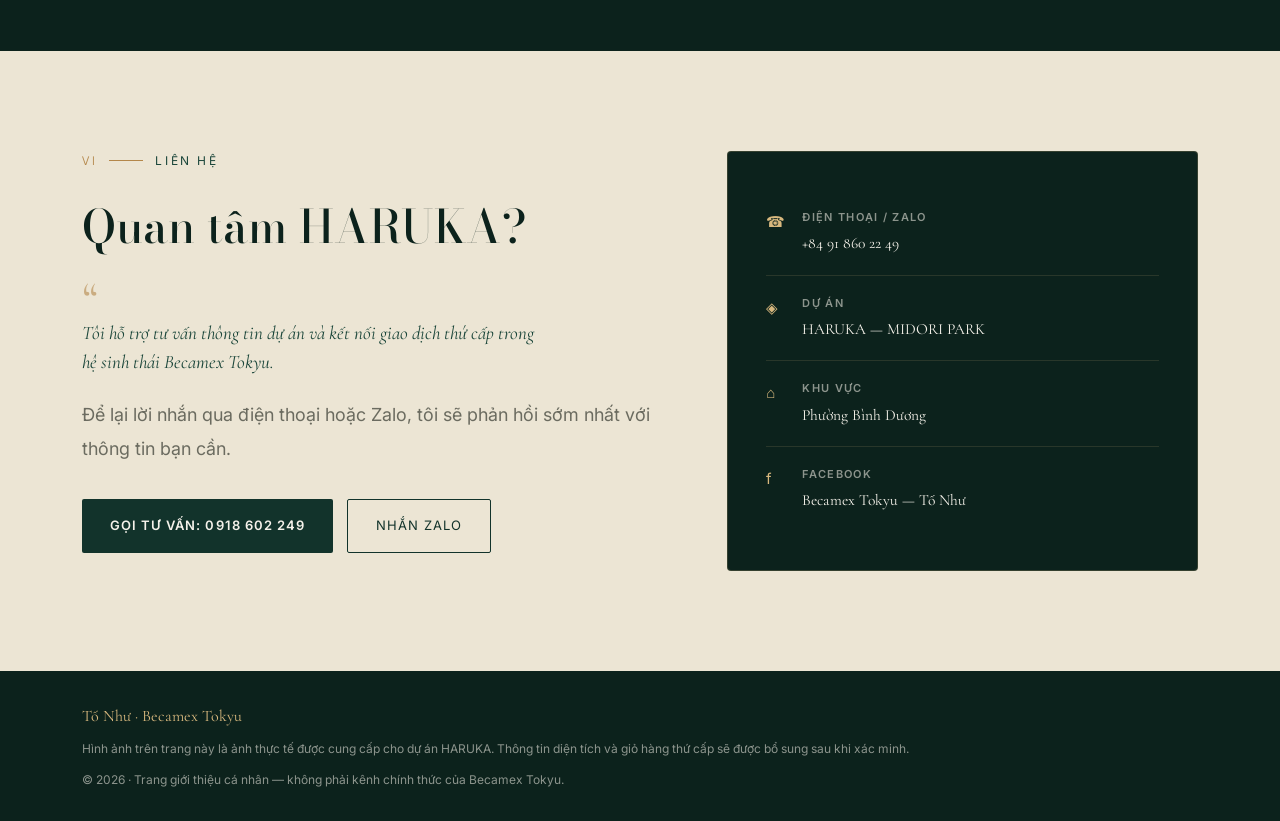
==== commit 2dfd55bd: "Initial publish of Tố Như personal website Co-Authored-By: Claude Sonnet 5 <noreply@anthropic.com>" ====
--- a/05_Content/haruka.html
+++ b/05_Content/haruka.html
@@ -6,7 +6,8 @@
 <title>HARUKA Terrace / Residence | Tố Như — Becamex Tokyu</title>
 <meta name="description" content="HARUKA Terrace / Residence — 219 căn biệt thự, nhà phố đầu tiên của MIDORI PARK, đón cư dân từ tháng 7/2017. Tư vấn trực tiếp cùng Tố Như.">
 <link rel="preconnect" href="https://fonts.googleapis.com">
-<link href="https://fonts.googleapis.com/css2?family=Cormorant:ital,wght@0,300;0,400;0,500;0,600;1,400;1,500&family=Be+Vietnam+Pro:wght@300;400;500;600;700&family=JetBrains+Mono:wght@400;500&display=swap" rel="stylesheet">
+<link rel="preconnect" href="https://fonts.gstatic.com" crossorigin>
+<link href="https://fonts.googleapis.com/css2?family=Bodoni+Moda:ital,wght@0,400;0,500;0,600;1,400;1,500&family=Cormorant+Garamond:ital,wght@0,400;0,500;0,600;1,400;1,500;1,600&family=Manrope:wght@500;600;700&family=Inter:wght@300;400;500;600&display=swap" rel="stylesheet">
 <style>
   :root{
     --paper:#F5F2EA; --paper-deep:#ECE5D4;
@@ -15,12 +16,13 @@
     --ink:#1C2119; --ink-soft:rgba(28,33,25,0.62); --ink-faint:rgba(28,33,25,0.38);
     --line:rgba(18,51,43,0.14);
     --on-forest:rgba(245,242,234,0.82); --on-forest-soft:rgba(245,242,234,0.55);
+    --font-heading:'Bodoni Moda',serif; --font-accent:'Cormorant Garamond',serif; --font-nav:'Manrope',sans-serif; --font-body:'Inter',sans-serif;
   }
   *{margin:0;padding:0;box-sizing:border-box;}
   html{scroll-behavior:smooth;}
-  body{background:var(--paper);color:var(--ink);font-family:'Be Vietnam Pro',sans-serif;font-weight:400;line-height:1.6;-webkit-font-smoothing:antialiased;overflow-x:hidden;}
-  h1,h2,h3,.serif{font-family:'Cormorant',serif;font-weight:500;letter-spacing:0.01em;}
-  .mono{font-family:'JetBrains Mono',monospace;}
+  body{background:var(--paper);color:var(--ink);font-family:var(--font-body);font-weight:400;line-height:1.6;-webkit-font-smoothing:antialiased;overflow-x:hidden;}
+  h1,h2,h3,.serif{font-family:var(--font-heading);font-weight:500;letter-spacing:0;}
+  .mono{font-family:var(--font-nav);}
   a{color:inherit;text-decoration:none;}
   img{max-width:100%;display:block;}
   .wrap{max-width:1180px;margin:0 auto;padding:0 32px;}
@@ -54,13 +56,13 @@
   .eyebrow{display:flex;align-items:center;gap:12px;margin-bottom:22px;color:var(--bronze-light);font-size:12.5px;letter-spacing:0.22em;text-transform:uppercase;}
   .eyebrow .dash{width:34px;height:1px;background:var(--bronze-light);}
   .hero h1{font-size:clamp(48px,7.4vw,88px);color:var(--paper);line-height:0.98;letter-spacing:-0.005em;max-width:820px;}
-  .hero-tagline{margin-top:22px;max-width:600px;font-family:'Cormorant',serif;font-style:italic;font-weight:500;font-size:22px;color:var(--paper);line-height:1.5;}
+  .hero-tagline{margin-top:22px;max-width:600px;font-family:var(--font-accent);font-style:italic;font-weight:500;font-size:22px;color:var(--paper);line-height:1.5;}
   .hero-sub{margin-top:18px;max-width:640px;font-size:16px;color:var(--on-forest);}
   .stat-chips{display:flex;flex-wrap:wrap;gap:1px;background:rgba(216,184,126,0.18);margin-top:38px;border:1px solid rgba(216,184,126,0.18);border-radius:3px;overflow:hidden;}
   .stat-chip{flex:1 1 150px;background:rgba(12,34,28,0.72);padding:16px 20px;}
-  .stat-chip .fv{font-family:'Cormorant',serif;font-size:21px;color:var(--paper);white-space:nowrap;}
-  .stat-chip .fl{font-family:'JetBrains Mono',monospace;font-size:9.5px;letter-spacing:0.08em;text-transform:uppercase;color:var(--on-forest-soft);margin-top:5px;}
-  .hero-scroll{margin-top:40px;display:flex;align-items:center;gap:10px;color:var(--on-forest-soft);font-family:'JetBrains Mono',monospace;font-size:10px;letter-spacing:0.2em;text-transform:uppercase;}
+  .stat-chip .fv{font-family:var(--font-accent);font-size:21px;color:var(--paper);white-space:nowrap;}
+  .stat-chip .fl{font-family:var(--font-nav);font-size:9.5px;letter-spacing:0.08em;text-transform:uppercase;color:var(--on-forest-soft);margin-top:5px;}
+  .hero-scroll{margin-top:40px;display:flex;align-items:center;gap:10px;color:var(--on-forest-soft);font-family:var(--font-nav);font-size:10px;letter-spacing:0.2em;text-transform:uppercase;}
   .hero-scroll .stem{width:26px;height:1px;background:var(--bronze-light);}
 
   .section{padding:100px 0;}
@@ -68,7 +70,7 @@
   .head{max-width:660px;margin-bottom:52px;}
   .head .kicker{display:flex;align-items:center;flex-wrap:wrap;row-gap:6px;gap:12px;color:var(--forest-2);font-size:12px;letter-spacing:0.22em;text-transform:uppercase;margin-bottom:18px;}
   .head .kicker .dash{width:34px;height:1px;background:var(--bronze);flex:0 0 auto;}
-  .head .kicker .chapter-num{font-family:'JetBrains Mono',monospace;color:var(--bronze);}
+  .head .kicker .chapter-num{font-family:var(--font-nav);color:var(--bronze);}
   .head h2{font-size:clamp(28px,3.8vw,42px);color:var(--forest-3);}
   .head p{margin-top:16px;color:var(--ink-soft);font-size:15.5px;max-width:560px;}
   .section.on-forest{background:var(--forest);color:var(--on-forest);}
@@ -86,7 +88,7 @@
 
   .prose p{color:var(--ink-soft);font-size:16px;margin-bottom:16px;max-width:640px;}
   .prose.on-dark p{color:var(--on-forest);}
-  .prose p.lead{font-family:'Cormorant',serif;font-size:23px;color:var(--forest-3);font-weight:500;line-height:1.5;margin-bottom:20px;}
+  .prose p.lead{font-family:var(--font-accent);font-size:23px;color:var(--forest-3);font-weight:500;line-height:1.5;margin-bottom:20px;}
   .prose.on-dark p.lead{color:var(--paper);}
 
   .two-col{display:grid;grid-template-columns:0.95fr 1.05fr;gap:60px;align-items:start;}
@@ -98,19 +100,19 @@
   .photo-grid .ph:hover img{transform:scale(1.04);}
   .photo-grid .ph.tall{grid-row:span 2;aspect-ratio:3/4;}
   .photo-grid .ph.wide{aspect-ratio:4/3;}
-  .photo-grid .ph .cap{position:absolute;left:0;right:0;bottom:0;padding:12px 14px;background:linear-gradient(0deg, rgba(12,34,28,0.86), transparent);font-family:'JetBrains Mono',monospace;font-size:10px;letter-spacing:0.07em;text-transform:uppercase;color:rgba(245,242,234,0.75);}
+  .photo-grid .ph .cap{position:absolute;left:0;right:0;bottom:0;padding:12px 14px;background:linear-gradient(0deg, rgba(12,34,28,0.86), transparent);font-family:var(--font-nav);font-size:10px;letter-spacing:0.07em;text-transform:uppercase;color:rgba(245,242,234,0.75);}
 
   .feature-cols{display:grid;grid-template-columns:1fr 1fr;gap:1px;background:var(--line);border:1px solid var(--line);}
   @media(max-width:760px){.feature-cols{grid-template-columns:1fr;}}
   .feature-col{background:var(--paper);padding:36px 32px;}
-  .feature-col .ac-label{font-family:'JetBrains Mono',monospace;font-size:11px;letter-spacing:0.1em;text-transform:uppercase;color:var(--bronze);margin-bottom:6px;}
+  .feature-col .ac-label{font-family:var(--font-nav);font-size:11px;letter-spacing:0.1em;text-transform:uppercase;color:var(--bronze);margin-bottom:6px;}
   .feature-col h3{font-size:22px;color:var(--forest-3);margin-bottom:16px;}
   .feature-col p{font-size:14.5px;color:var(--ink-soft);}
 
   .map-list{display:flex;flex-direction:column;border-top:1px solid var(--line);}
   .map-item{display:flex;gap:18px;padding:18px 0;border-bottom:1px solid var(--line);}
-  .map-item .mk{font-family:'JetBrains Mono',monospace;font-size:12px;color:var(--bronze);flex:0 0 auto;padding-top:2px;min-width:26px;}
-  .map-item .mt{font-family:'Cormorant',serif;font-size:18px;color:var(--forest-3);margin-bottom:4px;}
+  .map-item .mk{font-family:var(--font-nav);font-size:12px;color:var(--bronze);flex:0 0 auto;padding-top:2px;min-width:26px;}
+  .map-item .mt{font-family:var(--font-accent);font-size:18px;color:var(--forest-3);margin-bottom:4px;}
   .map-item p{font-size:13.5px;color:var(--ink-soft);line-height:1.5;}
 
   .note-box{margin-top:28px;padding:18px 22px;border:1px solid var(--line);border-radius:3px;background:var(--paper-deep);font-size:13px;color:var(--ink-soft);max-width:760px;}
@@ -120,7 +122,7 @@
   .contact-grid{display:grid;grid-template-columns:1.1fr 0.9fr;gap:70px;}
   @media(max-width:900px){.contact-grid{grid-template-columns:1fr;gap:44px;}}
   .contact-copy h2{font-size:clamp(30px,4.2vw,46px);color:var(--forest-3);margin-bottom:20px;}
-  .contact-copy .refrain{font-family:'Cormorant',serif;font-style:italic;font-size:19px;color:var(--forest-2);max-width:460px;margin-bottom:22px;line-height:1.5;}
+  .contact-copy .refrain{font-family:var(--font-accent);font-style:italic;font-size:19px;color:var(--forest-2);max-width:460px;margin-bottom:22px;line-height:1.5;}
   .contact-copy p.desc{color:var(--ink-soft);font-size:16px;max-width:460px;margin-bottom:34px;}
   .contact-actions{display:flex;flex-wrap:wrap;gap:14px;}
   .btn-dark{background:var(--forest);color:var(--paper);padding:15px 28px;font-size:13px;letter-spacing:0.08em;text-transform:uppercase;font-weight:600;border-radius:2px;display:inline-flex;align-items:center;gap:10px;transition:background .3s ease;}
@@ -132,15 +134,33 @@
   .contact-card .row:last-child{border-bottom:none;}
   .contact-card .row .ic{color:var(--bronze-light);font-size:15px;width:20px;padding-top:2px;}
   .contact-card .row .t{font-size:11px;letter-spacing:0.12em;text-transform:uppercase;color:var(--on-forest-soft);margin-bottom:5px;}
-  .contact-card .row .v{font-size:15.5px;color:var(--paper);font-family:'Cormorant',serif;}
+  .contact-card .row .v{font-size:15.5px;color:var(--paper);font-family:var(--font-accent);}
 
   footer{background:var(--forest-3);color:var(--on-forest-soft);padding:32px 0;}
   .footer-inner{display:flex;flex-direction:column;gap:10px;font-size:12px;}
-  .footer-inner .fmark{color:var(--bronze-light);font-family:'Cormorant',serif;font-size:16px;}
+  .footer-inner .fmark{color:var(--bronze-light);font-family:var(--font-accent);font-size:16px;}
   .footer-inner p{max-width:900px;color:var(--on-forest-soft);}
 
   .reveal{opacity:0;transform:translateY(18px);transition:opacity .7s ease, transform .7s ease;}
   .reveal.in{opacity:1;transform:translateY(0);}
+
+  /* ===== TYPOGRAPHY REFINEMENT — LUXURY EDITORIAL SYSTEM ===== */
+  body{line-height:1.65;}
+  .eyebrow, .head .kicker{font-family:var(--font-nav);letter-spacing:0.26em;font-weight:600;}
+  .head .kicker .chapter-num{font-weight:700;}
+  .stat-chip .fl, .fact-grid .fl, .ac-label, .g-label, .tower-row .fl-num, .map-item .mk,
+  .photo-grid .ph .cap, .contact-card .row .t, .hero-scroll{font-weight:600;}
+  .prose p{line-height:1.85;font-size:clamp(16.5px,1.6vw,18.5px);max-width:700px;}
+  .prose p.lead{line-height:1.55;}
+  .contact-copy p.desc{line-height:1.85;font-size:clamp(16.5px,1.5vw,18px);max-width:700px;}
+  .map-item p{line-height:1.7;}
+  .footer-inner p{line-height:1.7;}
+  .note-box{line-height:1.75;}
+  .contact-copy .refrain{position:relative;}
+  .contact-copy .refrain::before{
+    content:"“";display:block;font-family:var(--font-accent);font-style:normal;
+    font-size:48px;line-height:0.6;color:var(--bronze);opacity:0.6;margin-bottom:6px;
+  }
 </style>
 </head>
 <body>
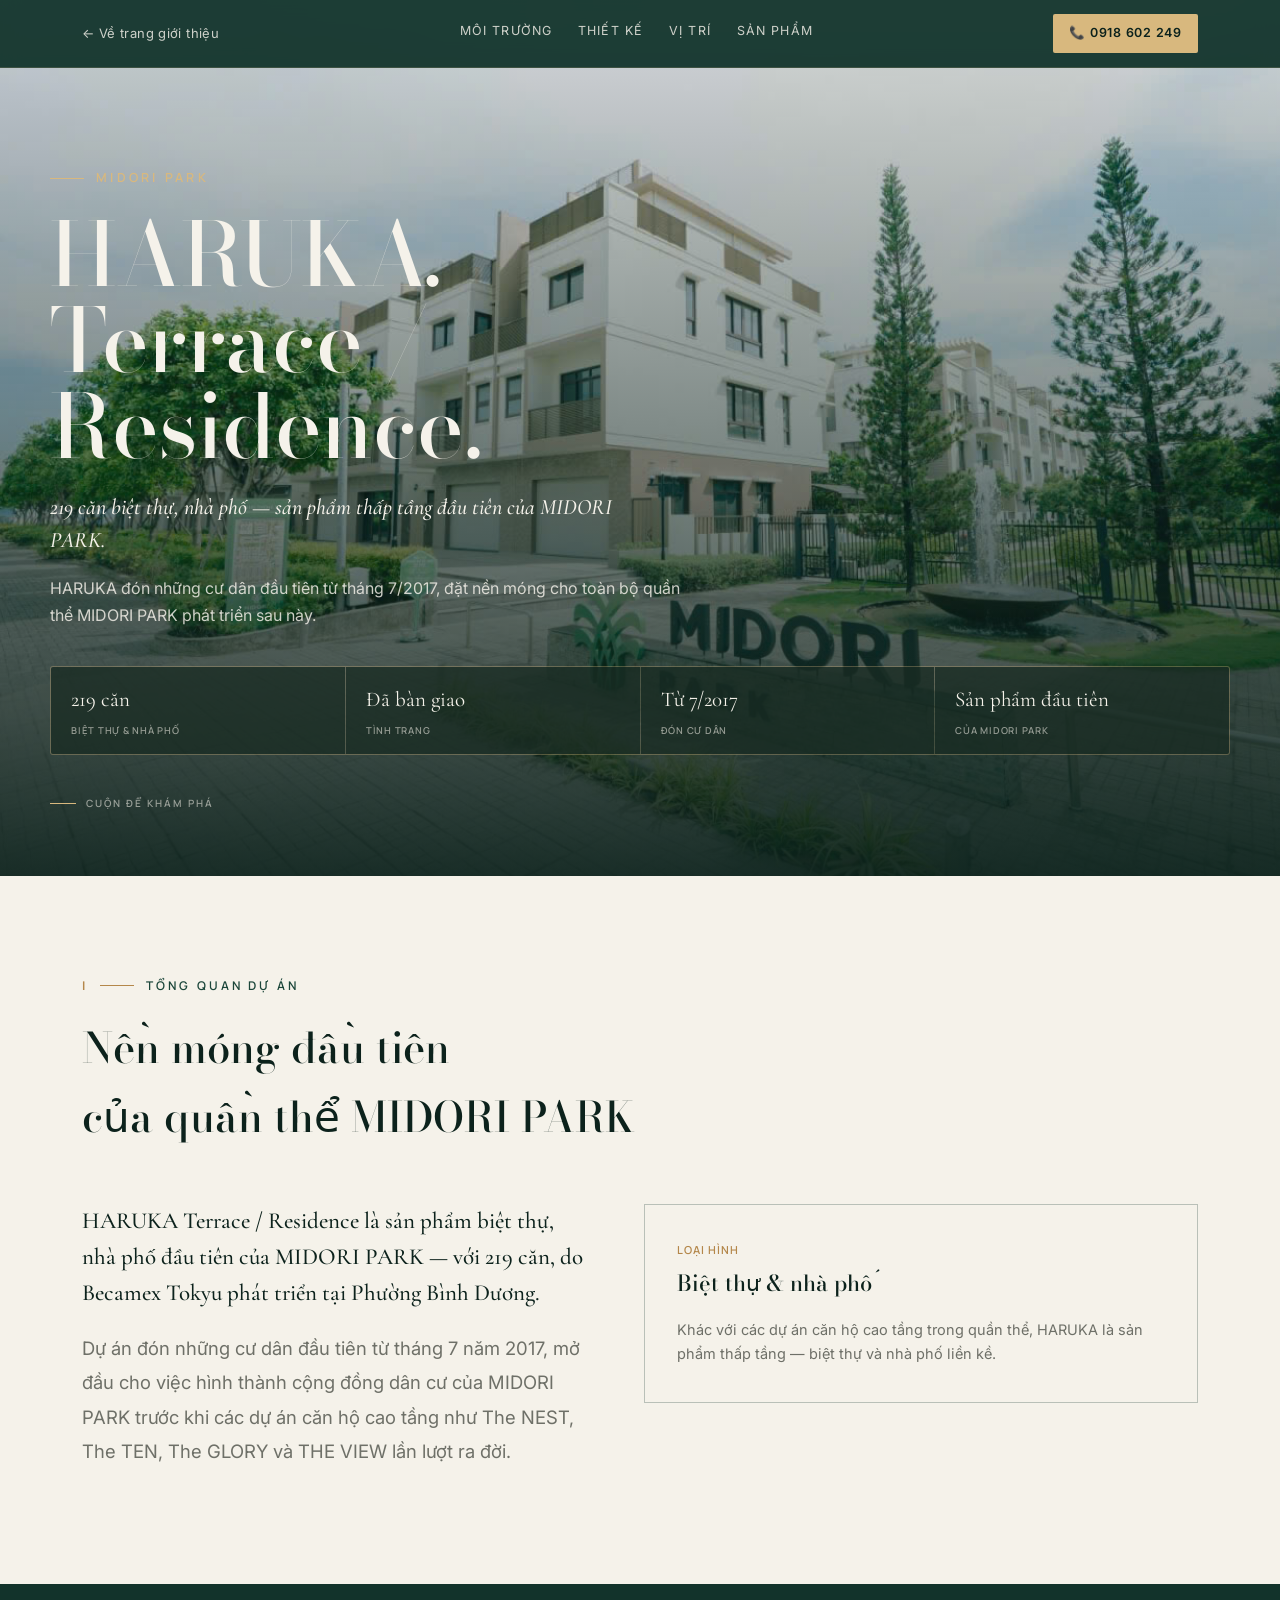
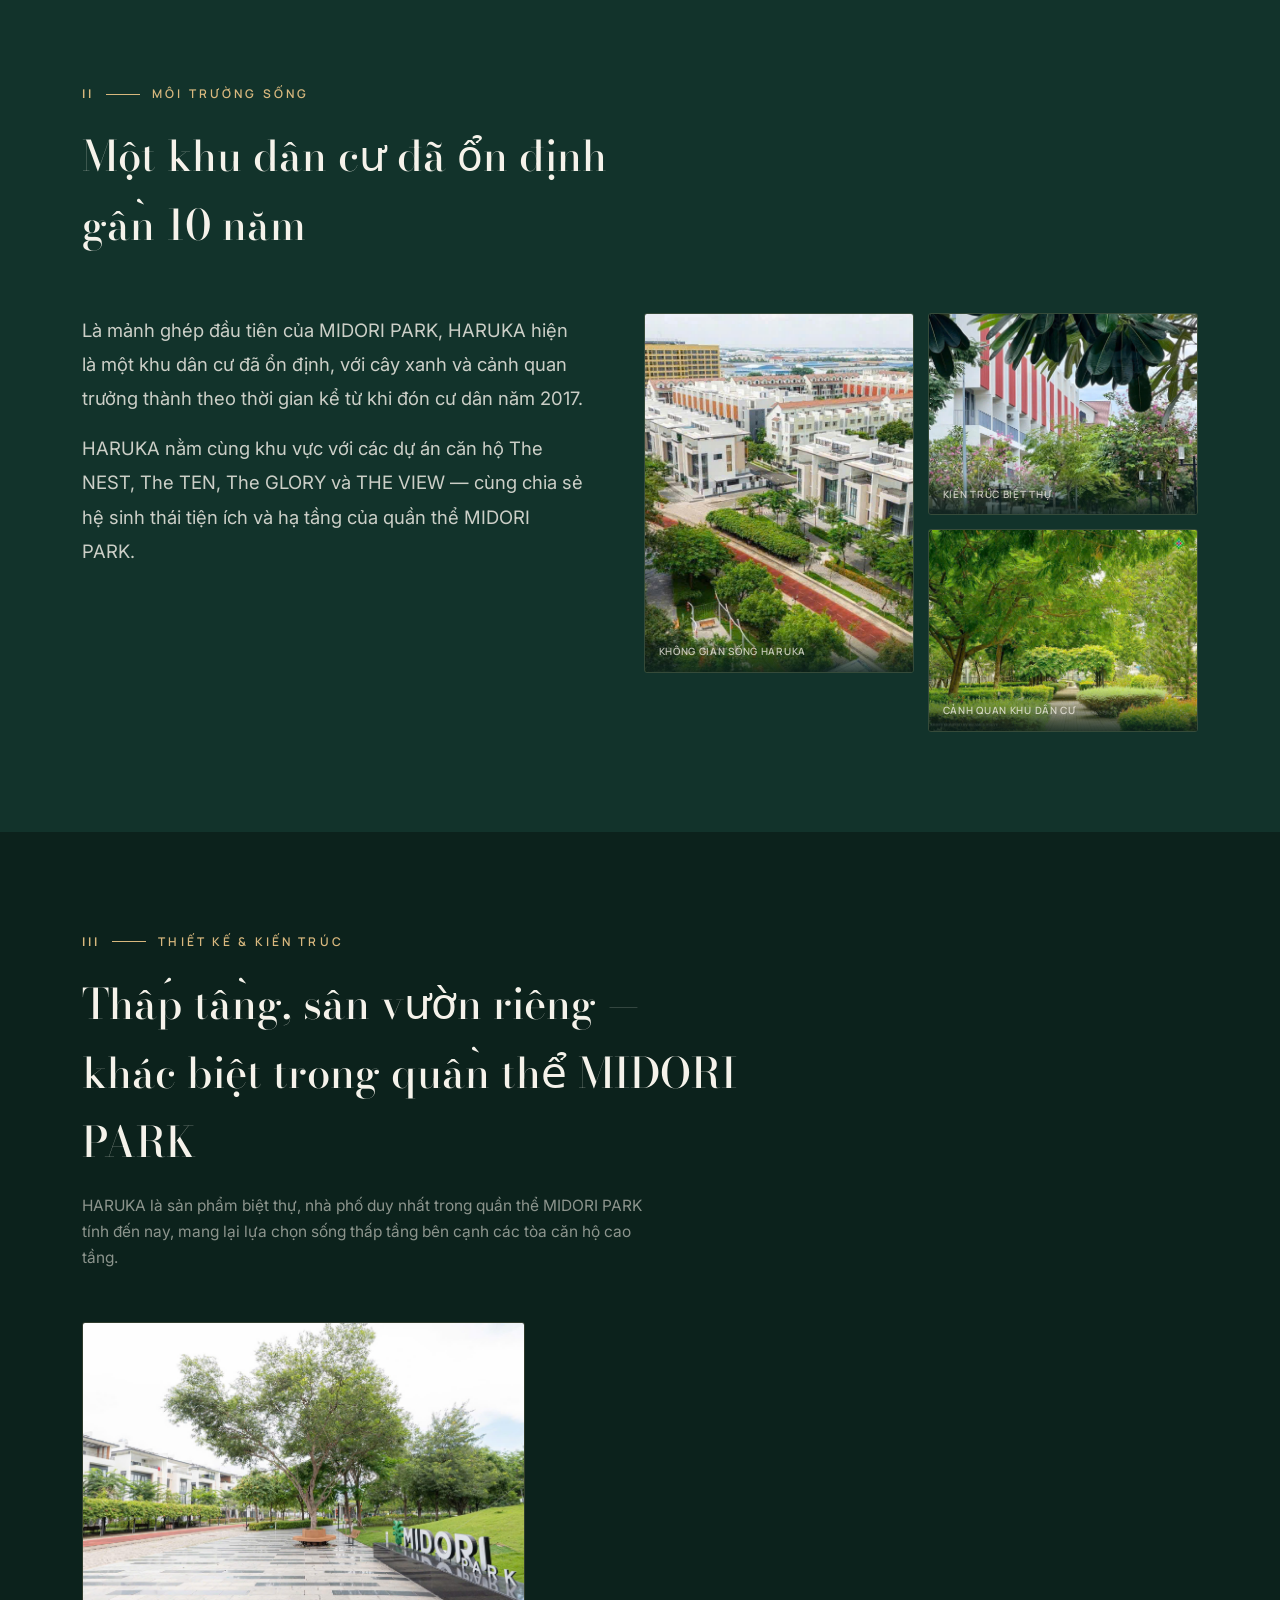
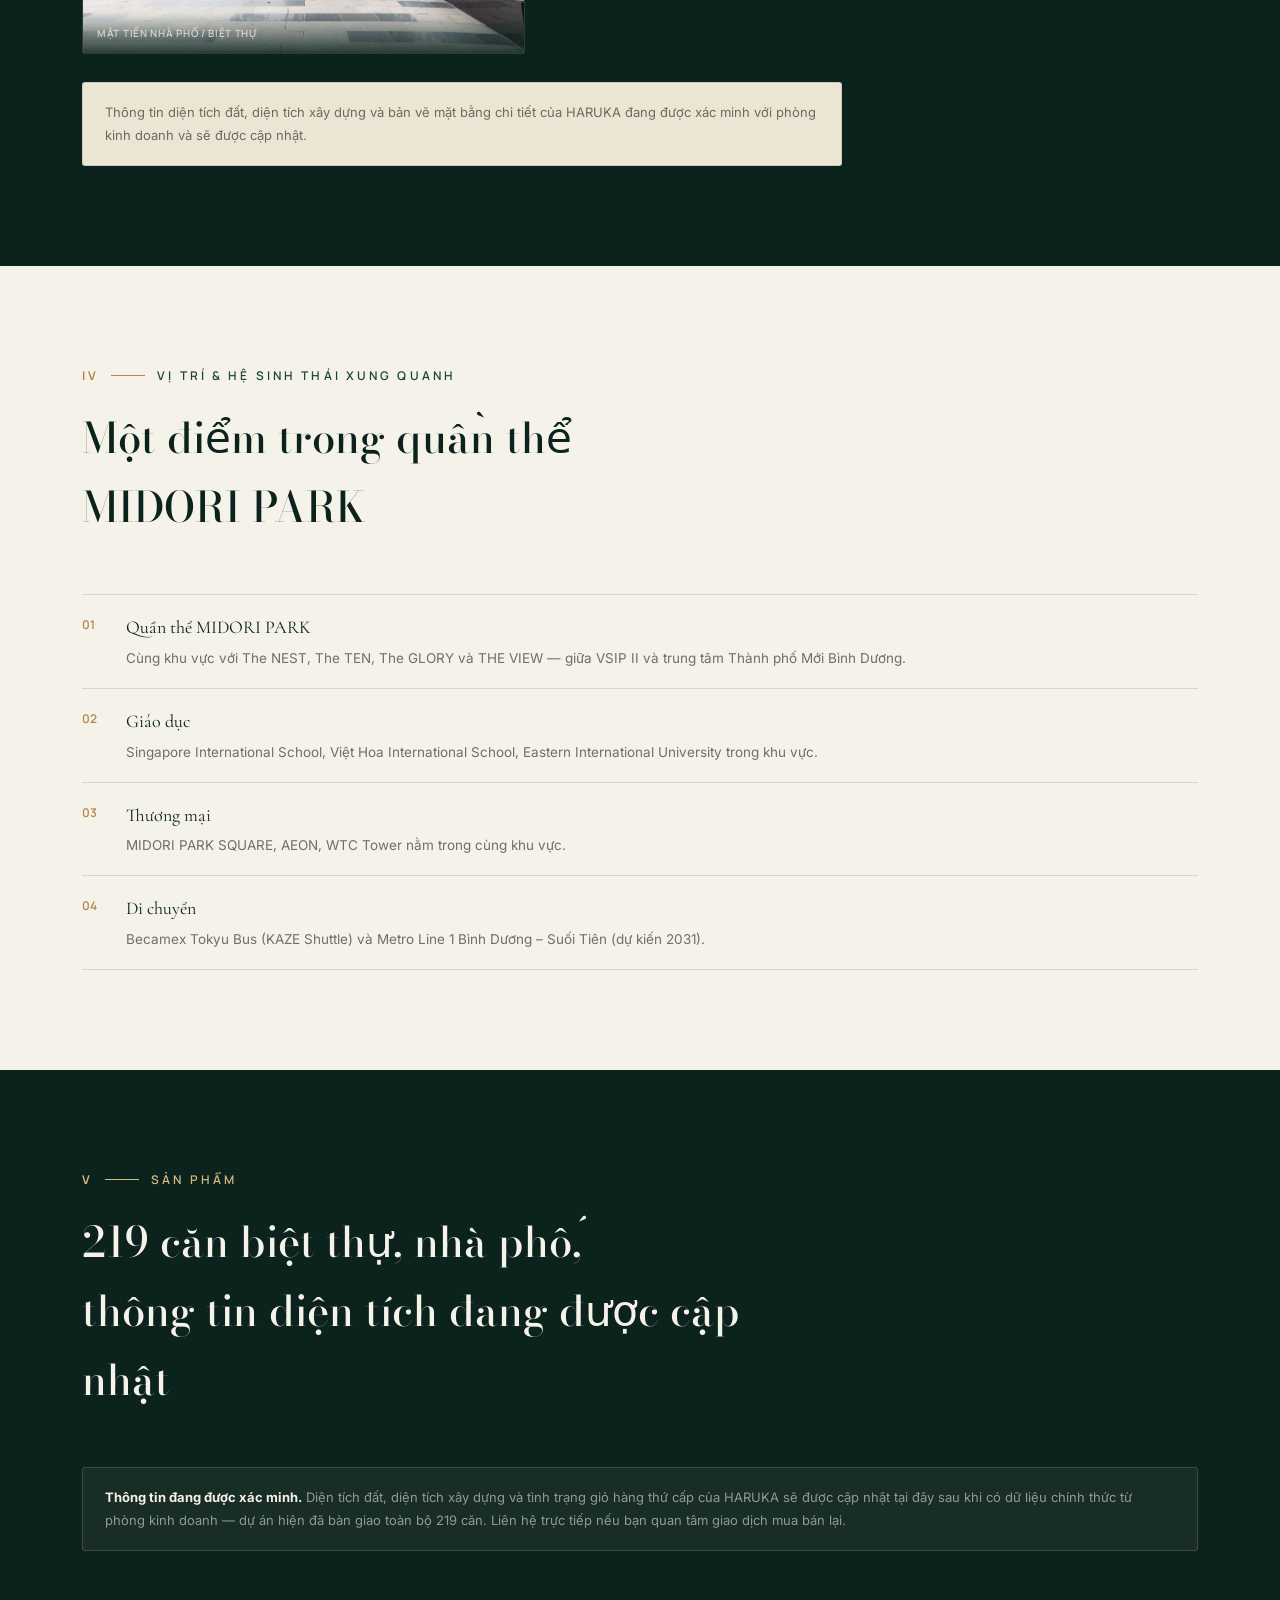
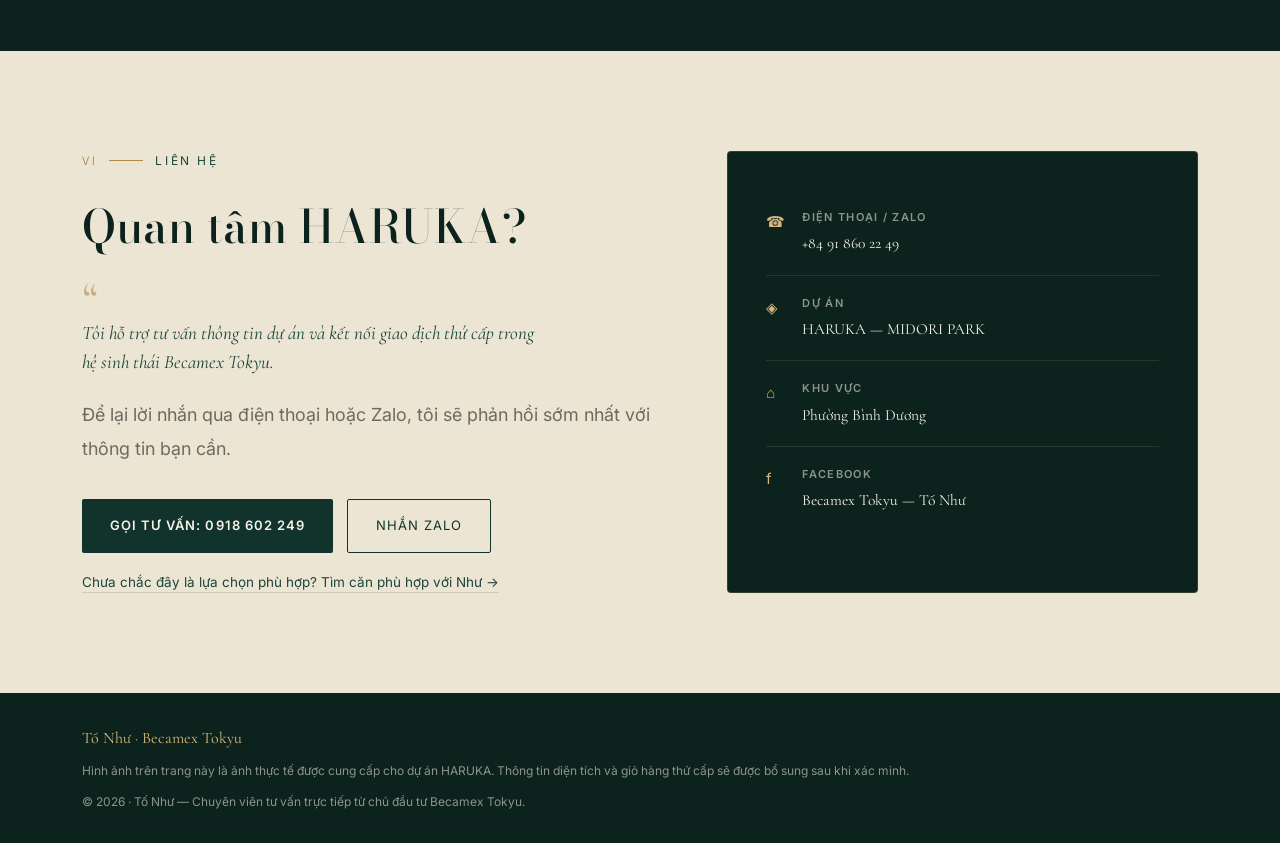
==== commit 2ed12c7f: "Add Phase 1 conversion features: sticky contact bar, project comparison, quiz, lead form - Sticky co" ====
--- a/05_Content/haruka.html
+++ b/05_Content/haruka.html
@@ -5,6 +5,8 @@
 <meta name="viewport" content="width=device-width, initial-scale=1.0">
 <title>HARUKA Terrace / Residence | Tố Như — Becamex Tokyu</title>
 <meta name="description" content="HARUKA Terrace / Residence — 219 căn biệt thự, nhà phố đầu tiên của MIDORI PARK, đón cư dân từ tháng 7/2017. Tư vấn trực tiếp cùng Tố Như.">
+<link rel="icon" type="image/svg+xml" href="../assets/favicon.svg">
+<link rel="stylesheet" href="../assets/sticky-bar.css">
 <link rel="preconnect" href="https://fonts.googleapis.com">
 <link rel="preconnect" href="https://fonts.gstatic.com" crossorigin>
 <link href="https://fonts.googleapis.com/css2?family=Bodoni+Moda:ital,wght@0,400;0,500;0,600;1,400;1,500&family=Cormorant+Garamond:ital,wght@0,400;0,500;0,600;1,400;1,500;1,600&family=Manrope:wght@500;600;700&family=Inter:wght@300;400;500;600&display=swap" rel="stylesheet">
@@ -294,6 +296,7 @@
         <a class="btn-dark" href="tel:+84918602249">Gọi tư vấn: 0918 602 249</a>
         <a class="btn-outline" href="https://zalo.me/0918602249" target="_blank" rel="noopener">Nhắn Zalo</a>
       </div>
+      <p style="margin-top:18px;font-size:13.5px;"><a href="../index.html#tim-can-phu-hop" style="color:var(--forest-2);border-bottom:1px solid var(--line);padding-bottom:2px;">Chưa chắc đây là lựa chọn phù hợp? Tìm căn phù hợp với Như →</a></p>
     </div>
     <div class="contact-card reveal">
       <div class="row"><span class="ic">☎</span><div><div class="t">Điện thoại / Zalo</div><div class="v">+84 91 860 22 49</div></div></div>
@@ -308,7 +311,7 @@
   <div class="wrap footer-inner">
     <div class="fmark">Tố Như · Becamex Tokyu</div>
     <p>Hình ảnh trên trang này là ảnh thực tế được cung cấp cho dự án HARUKA. Thông tin diện tích và giỏ hàng thứ cấp sẽ được bổ sung sau khi xác minh.</p>
-    <div>© 2026 · Trang giới thiệu cá nhân — không phải kênh chính thức của Becamex Tokyu.</div>
+    <div>© 2026 · Tố Như — Chuyên viên tư vấn trực tiếp từ chủ đầu tư Becamex Tokyu.</div>
   </div>
 </footer>
 
@@ -330,5 +333,6 @@
   });
 </script>
 
+<script src="../assets/sticky-bar.js"></script>
 </body>
 </html>
--- a/assets/sticky-bar.css
+++ b/assets/sticky-bar.css
@@ -0,0 +1,58 @@
+/* Sticky contact bar — dùng chung cho toàn bộ site. Không đè lên nav, không che nội dung. */
+.tn-sticky-bar {
+  position: fixed;
+  left: 0;
+  right: 0;
+  bottom: 0;
+  z-index: 90;
+  display: flex;
+  justify-content: center;
+  padding: 14px 20px;
+  pointer-events: none;
+  opacity: 0;
+  transform: translateY(14px);
+  transition: opacity .45s ease, transform .45s ease;
+}
+.tn-sticky-bar.is-visible { opacity: 1; transform: translateY(0); pointer-events: auto; }
+
+.tn-sticky-inner {
+  display: flex;
+  align-items: stretch;
+  gap: 1px;
+  background: rgba(216, 184, 126, 0.28);
+  border: 1px solid rgba(216, 184, 126, 0.3);
+  border-radius: 3px;
+  overflow: hidden;
+  box-shadow: 0 18px 40px rgba(6, 20, 16, 0.28);
+}
+.tn-sticky-btn {
+  display: flex;
+  align-items: center;
+  gap: 9px;
+  padding: 13px 22px;
+  font-family: 'Manrope', sans-serif;
+  font-weight: 600;
+  font-size: 13px;
+  letter-spacing: 0.03em;
+  white-space: nowrap;
+  transition: background .25s ease, color .25s ease;
+}
+.tn-sticky-btn svg { width: 15px; height: 15px; flex: 0 0 auto; }
+.tn-label-short { display: none; }
+.tn-sticky-btn.tel { background: #12332B; color: #F5F2EA; }
+.tn-sticky-btn.tel:hover { background: #1B463A; }
+.tn-sticky-btn.zalo { background: #D8B87E; color: #0C221C; }
+.tn-sticky-btn.zalo:hover { background: #EAD09B; }
+.tn-sticky-btn:active { opacity: .85; }
+
+@media (max-width: 600px) {
+  .tn-sticky-bar { padding: 0; }
+  .tn-sticky-inner { width: 100%; border-radius: 0; border-width: 1px 0 0 0; }
+  .tn-sticky-btn { flex: 1 1 50%; justify-content: center; padding: 15px 12px; font-size: 13.5px; }
+  .tn-label-full { display: none; }
+  .tn-label-short { display: inline; }
+}
+
+@media (prefers-reduced-motion: reduce) {
+  .tn-sticky-bar { transition: none; }
+}
